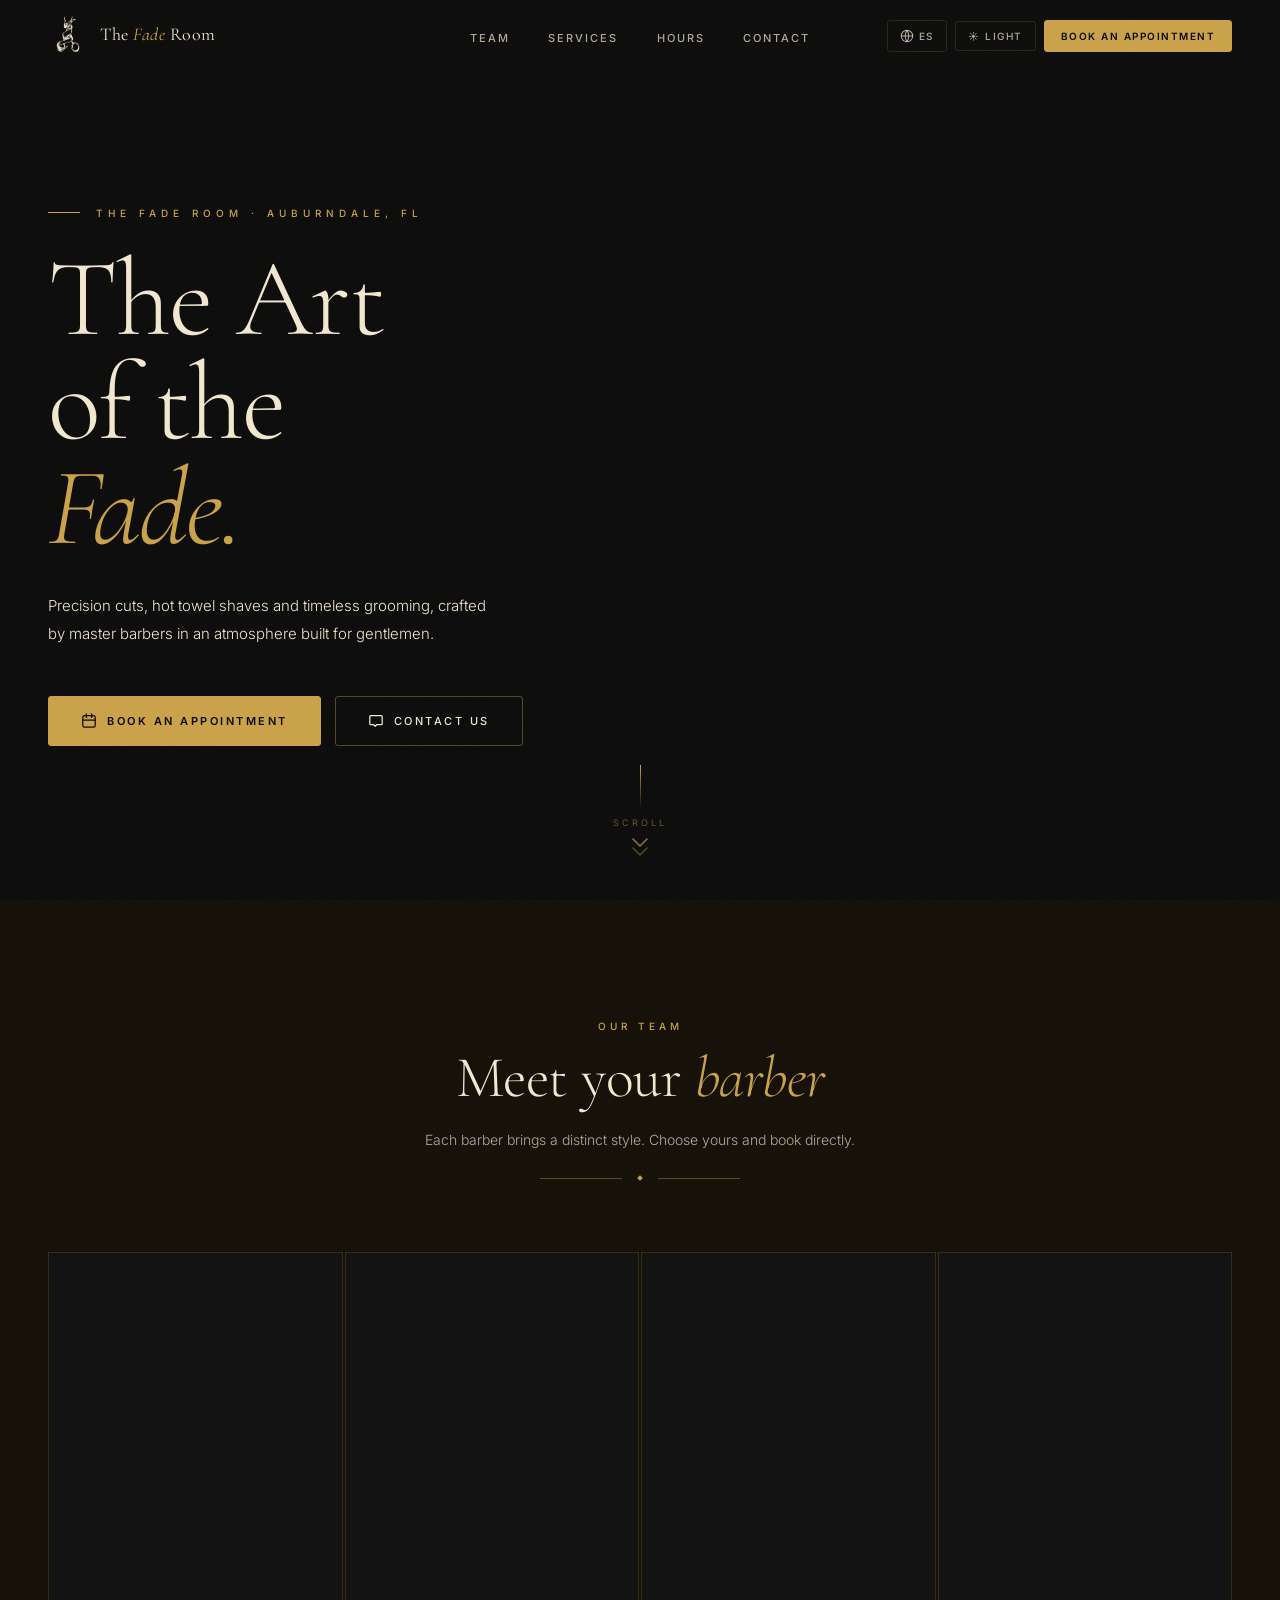
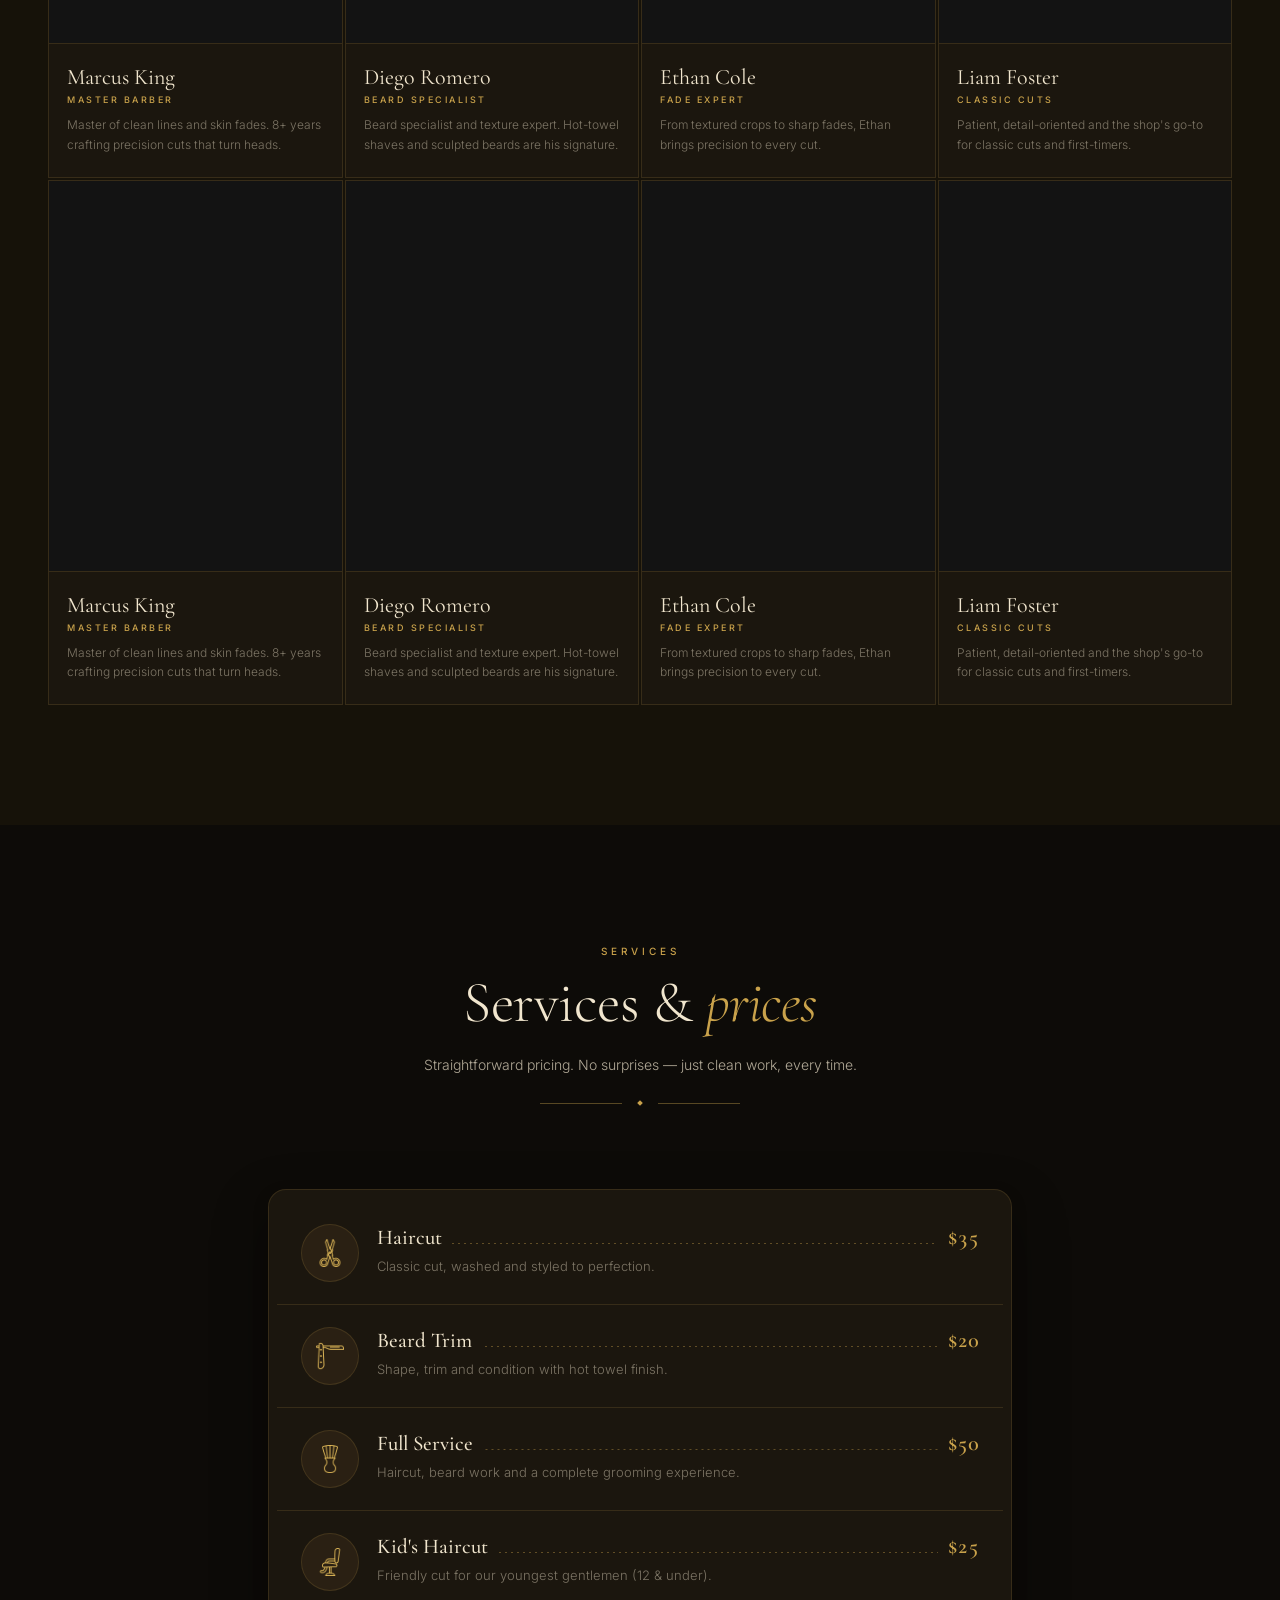
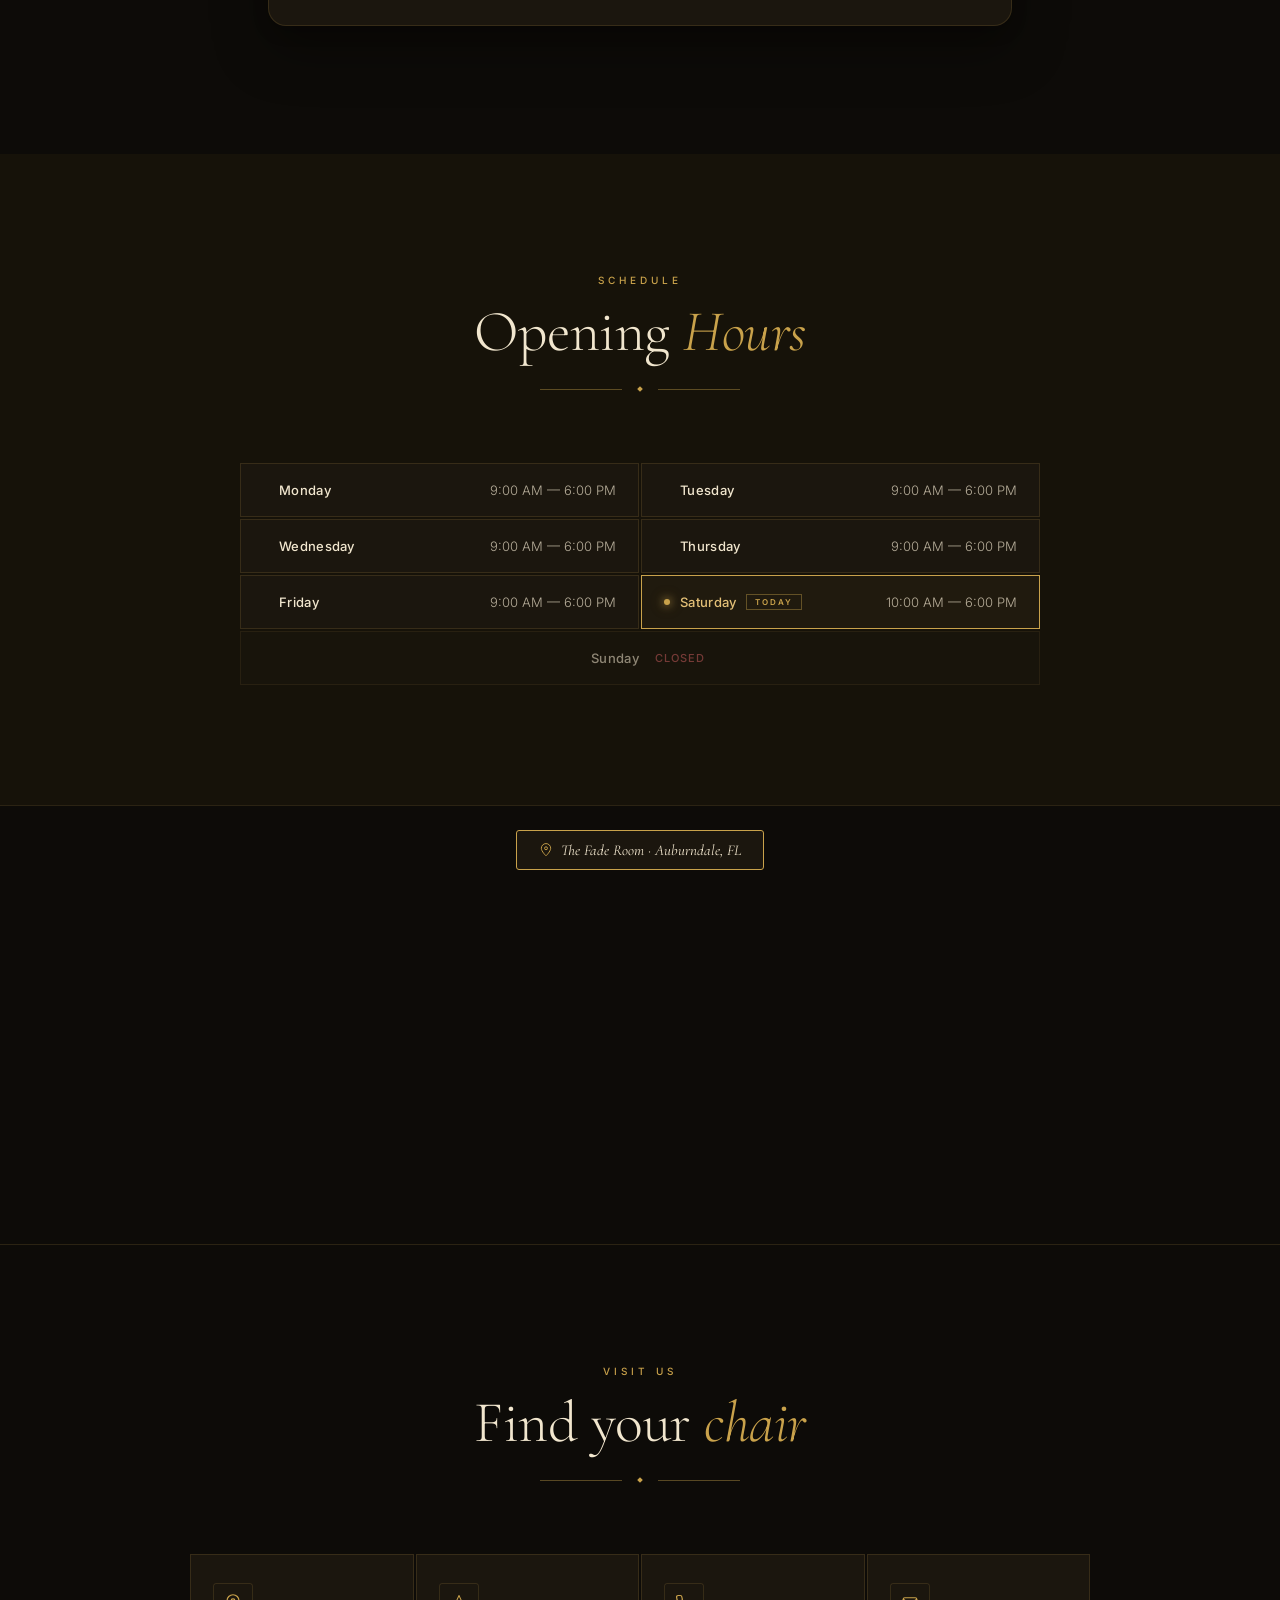
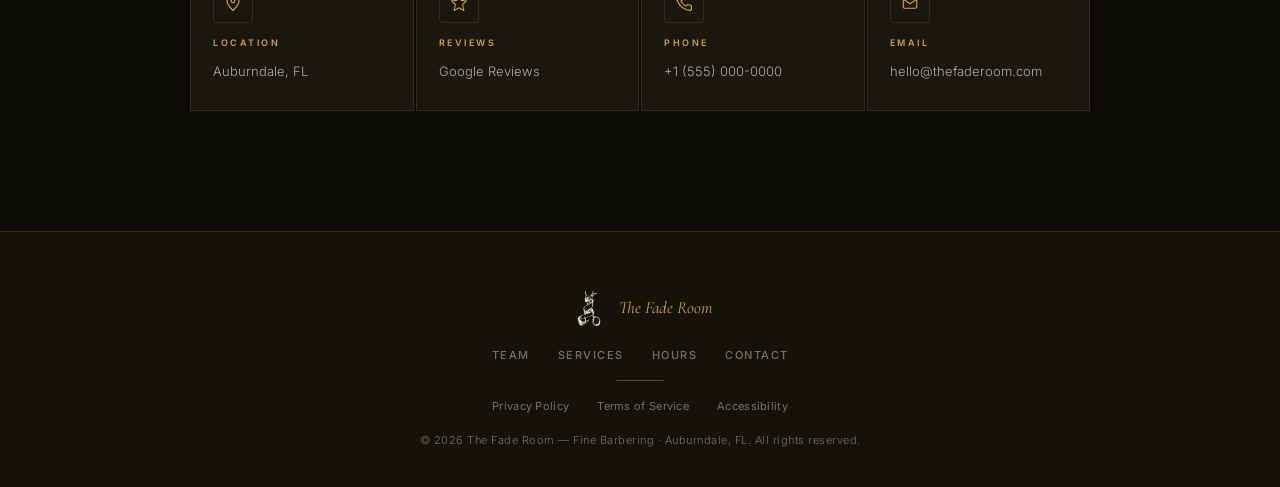
==== index.html @ 263039f9 "Copia inicial Hostinger Barbershop" ====
<!DOCTYPE html>
<html lang="en" data-theme="dark">
<head>
<meta charset="UTF-8">
<meta name="viewport" content="width=device-width, initial-scale=1.0">
<title>The Fade Room — Fine Barbering · Auburndale, FL</title>
<meta name="description" content="The Fade Room — premium barbershop in Auburndale, FL. Haircuts, beard trims, full service and kid's cuts. Book your barber today.">
<link rel="preconnect" href="https://fonts.googleapis.com">
<link rel="preconnect" href="https://fonts.gstatic.com" crossorigin>
<link href="https://fonts.googleapis.com/css2?family=Cormorant+Garamond:ital,wght@0,300;0,400;0,500;0,600;1,300;1,400;1,500&family=Inter:wght@300;400;500;600&display=swap" rel="stylesheet">

<style>
/* ═══════════════════════════════════════════════════════════════
   DESIGN TOKENS — Modern Gentleman's Club / Speakeasy
═══════════════════════════════════════════════════════════════ */
:root {
  --black: #0D0B08;
  --charcoal: #161209;
  --charcoal-2: #1B160E;
  --charcoal-3: #2A2013;
  --off-white: #F1E6CE;
  --off-white-dim: rgba(241, 230, 206, 0.72);
  --off-white-muted: rgba(241, 230, 206, 0.45);
  --gold: #C9A24B;
  --gold-light: #E3C077;
  --gold-bright: #E3C077;
  --bronze: #7A5636;
  --copper: #B8863C;
  --border: rgba(201, 162, 75, 0.16);
  --border-strong: rgba(201, 162, 75, 0.4);
  --glass: rgba(13, 11, 8, 0.88);
  --radius: 3px;
  --nav-h: 72px;
  --font-serif: 'Cormorant Garamond', Georgia, serif;
  --font-sans: 'Inter', system-ui, sans-serif;
  --ease: cubic-bezier(0.4, 0, 0.2, 1);
  --transition: all 0.3s ease-in-out;
}

[data-theme="light"] {
  --black: #FAF7F0;
  --charcoal: #F1E9D6;
  --charcoal-2: #FFFFFF;
  --charcoal-3: #F1E4C8;
  --off-white: #221A0F;
  --off-white-dim: rgba(34, 26, 15, 0.72);
  --off-white-muted: rgba(34, 26, 15, 0.45);
  --gold: #A9762E;
  --gold-light: #C79646;
  --gold-bright: #C79646;
  --bronze: #8A6A3E;
  --copper: #7C5620;
  --border: rgba(169, 118, 46, 0.22);
  --border-strong: rgba(169, 118, 46, 0.48);
  --glass: rgba(250, 247, 240, 0.88);
}

/* ── Reset & Base ── */
*, *::before, *::after { margin: 0; padding: 0; box-sizing: border-box; }
html {
  scroll-behavior: auto;
  scroll-padding-top: calc(var(--nav-h) + 20px);
}
body {
  font-family: var(--font-sans);
  background: var(--black);
  color: var(--off-white);
  overflow-x: hidden;
  transition: background 0.3s, color 0.3s;
  -webkit-font-smoothing: antialiased;
}
a { text-decoration: none; color: inherit; }
button { font-family: inherit; cursor: pointer; border: none; background: none; }
img { display: block; max-width: 100%; }
main { display: block; }

/* ═══════════════════════════════════════════════════════════════
   NAVBAR — Sticky + Glassmorphism on scroll
═══════════════════════════════════════════════════════════════ */
.navbar {
  position: fixed;
  top: 0; left: 0; right: 0;
  z-index: 300;
  height: var(--nav-h);
  display: grid;
  grid-template-columns: 1fr auto 1fr;
  align-items: center;
  padding: 0 clamp(20px, 4vw, 48px);
  background: transparent;
  border-bottom: 1px solid transparent;
  transition: var(--transition);
}
.nav-left { justify-self: start; grid-column: 1; }
.navbar.scrolled {
  background: var(--glass);
  backdrop-filter: blur(20px);
  -webkit-backdrop-filter: blur(20px);
  border-bottom-color: var(--border);
}

/* Minimalist logo */
.brand {
  display: flex;
  align-items: center;
  gap: 12px;
  z-index: 310;
}
.brand-mark {
  width: 28px; height: 28px;
  border: 1px solid var(--gold);
  display: flex; align-items: center; justify-content: center;
  flex-shrink: 0;
}
.brand-mark svg { width: 14px; height: 14px; }
.brand-name {
  font-family: var(--font-serif);
  font-size: 18px;
  font-weight: 400;
  letter-spacing: 0.5px;
  color: var(--off-white);
}
.brand-name em { font-style: italic; color: var(--gold); }

/* Desktop nav links — truly centered on viewport */
.nav-links {
  display: none;
  align-items: center;
  gap: clamp(24px, 3vw, 40px);
  list-style: none;
  justify-self: center;
  grid-column: 2;
}
@media (min-width: 900px) { .nav-links { display: flex; } }
.nav-link {
  font-size: 11px;
  font-weight: 500;
  letter-spacing: 2px;
  text-transform: uppercase;
  color: var(--off-white-dim);
  transition: var(--transition);
  position: relative;
}
.nav-link::after {
  content: '';
  position: absolute;
  bottom: -4px; left: 0;
  width: 0; height: 1px;
  background: var(--gold);
  transition: width 0.3s var(--ease);
}
.nav-link:hover { color: var(--gold); }
.nav-link:hover::after { width: 100%; }

.nav-actions {
  display: flex;
  align-items: center;
  gap: 8px;
  z-index: 310;
  justify-self: end;
  grid-column: 3;
}

/* Utility buttons — compact icon pills */
.nav-btn {
  display: flex; align-items: center; justify-content: center; gap: 5px;
  padding: 8px 10px;
  font-size: 10px;
  font-weight: 500;
  letter-spacing: 1.5px;
  text-transform: uppercase;
  color: var(--off-white-dim);
  border: 1px solid var(--border);
  border-radius: var(--radius);
  transition: var(--transition);
  flex-shrink: 0;
}
.nav-btn:hover {
  color: var(--gold);
  border-color: var(--border-strong);
}
.nav-btn-label { display: none; }
@media (min-width: 1200px) {
  .nav-btn { padding: 8px 12px; }
  .nav-btn-label { display: inline; }
}

/* Book CTA — solid with hover inversion */
.btn-nav-book {
  display: none;
  padding: 9px 16px;
  font-size: 10px;
  font-weight: 600;
  letter-spacing: 1.5px;
  text-transform: uppercase;
  background: var(--gold);
  color: var(--black);
  border: 1px solid var(--gold);
  border-radius: var(--radius);
  transition: var(--transition);
  white-space: nowrap;
  flex-shrink: 0;
}
@media (min-width: 640px) { .btn-nav-book { display: inline-flex; } }
.btn-nav-book:hover {
  background: transparent;
  color: var(--gold);
}
.btn-nav-book-short { display: none; }
@media (min-width: 900px) and (max-width: 1140px) {
  .btn-nav-book-full { display: none; }
  .btn-nav-book-short { display: inline; }
}

/* Hamburger */
.hamburger {
  display: flex;
  flex-direction: column;
  justify-content: center;
  gap: 5px;
  width: 32px; height: 32px;
  padding: 4px;
  z-index: 310;
}
@media (min-width: 900px) { .hamburger { display: none; } }
.hamburger span {
  display: block;
  width: 100%; height: 1px;
  background: var(--off-white);
  transition: var(--transition);
  transform-origin: center;
}
.hamburger.active span:nth-child(1) { transform: translateY(6px) rotate(45deg); }
.hamburger.active span:nth-child(2) { opacity: 0; transform: scaleX(0); }
.hamburger.active span:nth-child(3) { transform: translateY(-6px) rotate(-45deg); }

/* Full-screen mobile menu */
.mobile-menu {
  position: fixed;
  inset: 0;
  z-index: 290;
  background: var(--black);
  display: flex;
  flex-direction: column;
  align-items: center;
  justify-content: center;
  gap: 8px;
  opacity: 0;
  visibility: hidden;
  transition: opacity 0.4s var(--ease), visibility 0.4s;
}
.mobile-menu.open {
  opacity: 1;
  visibility: visible;
}
.mobile-menu-link {
  font-family: var(--font-serif);
  font-size: clamp(36px, 10vw, 64px);
  font-weight: 300;
  font-style: italic;
  color: var(--off-white-muted);
  letter-spacing: -1px;
  transition: var(--transition);
  transform: translateY(20px);
  opacity: 0;
}
.mobile-menu.open .mobile-menu-link {
  transform: translateY(0);
  opacity: 1;
}
.mobile-menu.open .mobile-menu-link:nth-child(1) { transition-delay: 0.05s; }
.mobile-menu.open .mobile-menu-link:nth-child(2) { transition-delay: 0.10s; }
.mobile-menu.open .mobile-menu-link:nth-child(3) { transition-delay: 0.15s; }
.mobile-menu.open .mobile-menu-link:nth-child(4) { transition-delay: 0.20s; }
.mobile-menu.open .mobile-menu-link:nth-child(5) { transition-delay: 0.25s; }
.mobile-menu-link:hover { color: var(--gold); }
.mobile-menu-link em { color: var(--gold); font-style: italic; }
.mobile-menu-footer {
  position: absolute;
  bottom: 40px;
  display: flex;
  gap: 16px;
}
.mobile-menu-footer .nav-btn { font-size: 11px; }

/* ═══════════════════════════════════════════════════════════════
   HERO — Cinematic video + fade-up reveal
═══════════════════════════════════════════════════════════════ */
.hero {
  position: relative;
  min-height: 100svh;
  display: flex;
  align-items: center;
  overflow: hidden;
}
.hero-video-wrap {
  position: absolute;
  inset: 0;
  z-index: 0;
}
.hero-video-wrap::after {
  content: '';
  position: absolute;
  inset: 0;
  z-index: 1;
  background:
    radial-gradient(ellipse at 30% 50%, rgba(10,10,10,0.55) 0%, transparent 60%),
    linear-gradient(180deg, rgba(10,10,10,0.75) 0%, rgba(10,10,10,0.88) 50%, rgba(10,10,10,0.95) 100%);
}
.hero-video-wrap::before {
  content: '';
  position: absolute;
  inset: 0;
  z-index: 2;
  pointer-events: none;
  background-image: url("data:image/svg+xml,%3Csvg xmlns='http://www.w3.org/2000/svg' width='200' height='200'%3E%3Cfilter id='n'%3E%3CfeTurbulence type='fractalNoise' baseFrequency='.8' numOctaves='4' stitchTiles='stitch'/%3E%3C/filter%3E%3Crect width='200' height='200' filter='url(%23n)' opacity='.035'/%3E%3C/svg%3E");
}
.hero-video { width: 100%; height: 100%; object-fit: cover; }
.hero-video-fallback {
  position: absolute;
  inset: 0;
  background: url('https://images.unsplash.com/photo-1503951914875-452162b0f3f1?auto=format&fit=crop&w=1400&q=80') center/cover no-repeat;
  display: none;
} /* <--- Esta es la llave que faltaba para cerrar el fallback */

/* Ahora sí, la regla del espejo va de forma independiente: */
@media (max-width: 768px) {
  .hero-video {
    transform: scaleX(-1);
  }
}

.hero-inner {
  position: relative;
  z-index: 3;
  width: 100%;
  max-width: 1280px;
  margin: 0 auto;
  padding: calc(var(--nav-h) + 80px) clamp(24px, 5vw, 48px) 100px;
}

.hero-eyebrow {
  font-size: 10px;
  letter-spacing: 5px;
  text-transform: uppercase;
  color: var(--gold);
  font-weight: 500;
  margin-bottom: 28px;
  display: flex;
  align-items: center;
  gap: 16px;
  opacity: 0;
  animation: fadeUp 0.8s var(--ease) 0.2s forwards;
}
.hero-eyebrow::before {
  content: '';
  width: 32px; height: 1px;
  background: var(--gold);
}

.hero-h1 {
  font-family: var(--font-serif);
  font-size: clamp(56px, 11vw, 110px);
  font-weight: 300;
  line-height: 0.95;
  letter-spacing: -2px;
  color: #F1E6CE;
  margin-bottom: 32px;
  opacity: 0;
  animation: fadeUp 1s var(--ease) 0.4s forwards;
}
.hero-h1 em { font-style: italic; color: var(--gold); }

.hero-sub {
  font-size: 15px;
  font-weight: 300;
  color: #F1E6CE;
  line-height: 1.85;
  max-width: 440px;
  margin-bottom: 48px;
  opacity: 0;
  animation: fadeUp 0.9s var(--ease) 0.65s forwards;
}

.hero-ctas {
  display: flex;
  flex-wrap: wrap;
  gap: 14px;
  opacity: 0;
  animation: fadeUp 0.9s var(--ease) 0.85s forwards;
}

@keyframes fadeUp {
  from { opacity: 0; transform: translateY(32px); }
  to   { opacity: 1; transform: translateY(0); }
}

/* Buttons */
.btn-primary {
  display: inline-flex;
  align-items: center;
  gap: 10px;
  padding: 16px 32px;
  border-radius: var(--radius);
  background: var(--gold);
  color: var(--black);
  font-size: 11px;
  font-weight: 600;
  letter-spacing: 2.5px;
  text-transform: uppercase;
  border: 1px solid var(--gold);
  transition: var(--transition);
}
.btn-primary:hover {
  background: transparent;
  color: var(--gold);
}
.btn-secondary {
  display: inline-flex;
  align-items: center;
  gap: 10px;
  padding: 16px 32px;
  border-radius: var(--radius);
  background: transparent;
  color: #F1E6CE;
  font-size: 11px;
  font-weight: 500;
  letter-spacing: 2.5px;
  text-transform: uppercase;
  border: 1px solid var(--border-strong);
  transition: var(--transition);
}
.btn-secondary:hover {
  border-color: var(--gold);
  color: var(--gold);
}

/* Scroll cue — v5 pulse + double-chevron bounce */
.hero-scroll {
  position: absolute;
  bottom: 36px;
  left: 50%;
  transform: translateX(-50%);
  z-index: 3;
  display: flex;
  flex-direction: column;
  align-items: center;
  gap: 8px;
  cursor: pointer;
  background: none;
  border: none;
  color: var(--gold);
  padding: 8px 16px;
  font-family: inherit;
}
/* 1. Ajuste general del bloque para que no choque en móviles */
@media (max-width: 768px) {
  .hero-scroll {
    bottom: calc(15px + env(safe-area-inset-bottom)); 
  }
}

/* 2. Ocultar la línea vertical en CUALQUIER teléfono */
@media (max-width: 768px) {
  .scroll-track {
    display: none !important;
  }
}
.hero-scroll span {
  font-size: 9px;
  letter-spacing: 3px;
  text-transform: uppercase;
  color: var(--gold);
  opacity: 0.5;
}
.scroll-track {
  width: 1px;
  height: 44px;
  background: linear-gradient(to bottom, var(--gold), transparent);
  animation: scrollPulse 2s ease-in-out infinite;
}
.scroll-chevron {
  display: flex;
  flex-direction: column;
  align-items: center;
  gap: 3px;
  animation: scrollBounce 1.6s ease-in-out infinite;
  margin-top: 2px;
  color: var(--gold);
}
.scroll-chevron svg {
  width: 16px;
  height: 9px;
  opacity: 0.7;
}
.scroll-chevron svg:nth-child(2) {
  opacity: 0.4;
  margin-top: -3px;
}
@keyframes scrollPulse {
  0%, 100% { opacity: 0.35; }
  50% { opacity: 1; }
}
@keyframes scrollBounce {
  0%, 100% { transform: translateY(0); }
  50% { transform: translateY(6px); }
}

/* ═══════════════════════════════════════════════════════════════
   SHARED SECTION SHELL
═══════════════════════════════════════════════════════════════ */
.section {
  padding: clamp(72px, 10vw, 120px) clamp(24px, 5vw, 48px);
  max-width: 1280px;
  margin: 0 auto;
}
.section-head {
  text-align: center;
  margin-bottom: clamp(48px, 6vw, 72px);
}
.section-tag {
  font-size: 10px;
  letter-spacing: 4px;
  text-transform: uppercase;
  color: var(--gold);
  font-weight: 500;
  margin-bottom: 16px;
  display: block;
}
.section-title {
  font-family: var(--font-serif);
  font-size: clamp(36px, 5.5vw, 58px);
  font-weight: 300;
  color: var(--off-white);
  letter-spacing: -0.5px;
  line-height: 1.05;
}
.section-title em { font-style: italic; color: var(--gold); }
.section-sub {
  font-size: 14px;
  font-weight: 300;
  color: var(--off-white-dim);
  max-width: 480px;
  margin: 18px auto 0;
  line-height: 1.8;
}
.divider {
  display: flex;
  align-items: center;
  justify-content: center;
  gap: 16px;
  margin: 24px auto 0;
  max-width: 200px;
}
.divider-line { flex: 1; height: 1px; background: var(--border-strong); }
.divider-dot { width: 4px; height: 4px; background: var(--gold); transform: rotate(45deg); }

/* Scroll reveal */
.reveal {
  opacity: 0;
  transform: translateY(28px);
  transition: opacity 0.7s var(--ease), transform 0.7s var(--ease);
}
.reveal.visible { opacity: 1; transform: translateY(0); }
.reveal-d1 { transition-delay: 0.08s; }
.reveal-d2 { transition-delay: 0.16s; }
.reveal-d3 { transition-delay: 0.24s; }
.reveal-d4 { transition-delay: 0.32s; }

/* ═══════════════════════════════════════════════════════════════
   BARBER TEAM — Editorial magazine cards
═══════════════════════════════════════════════════════════════ */
.team-section { background: var(--charcoal); }

.barbers-grid {
  display: grid;
  grid-template-columns: repeat(2, 1fr);
  gap: 2px;
}
@media (min-width: 768px) { .barbers-grid { grid-template-columns: repeat(4, 1fr); gap: 2px; } }
@media (max-width: 480px) { .barbers-grid { grid-template-columns: 1fr; } }

.barber-card {
  position: relative;
  overflow: hidden;
  background: var(--charcoal-2);
  border: 1px solid var(--border);
  display: flex;
  flex-direction: column;
  transition: var(--transition);
}
.barber-card:hover { border-color: var(--border-strong); }

.barber-photo-wrap {
  position: relative;
  aspect-ratio: 3/4;
  overflow: hidden;
}
.barber-photo {
  width: 100%;
  height: 100%;
  background: var(--charcoal-3) center/cover no-repeat;
  filter: grayscale(100%) contrast(1.15);
  transition: filter 0.6s var(--ease), transform 0.6s var(--ease);
}
.barber-card:hover .barber-photo {
  filter: grayscale(0%) contrast(1);
  transform: scale(1.06);
}

/* Hover overlay with Book button */
.barber-overlay {
  position: absolute;
  inset: 0;
  background: linear-gradient(to top, rgba(10,10,10,0.92) 0%, transparent 55%);
  display: flex;
  align-items: flex-end;
  justify-content: center;
  padding-bottom: 24px;
  opacity: 0;
  transition: opacity 0.4s var(--ease);
}
.barber-card:hover .barber-overlay { opacity: 1; }

.btn-book {
  padding: 12px 28px;
  font-size: 10px;
  font-weight: 600;
  letter-spacing: 2px;
  text-transform: uppercase;
  background: var(--gold);
  color: var(--black);
  border: 1px solid var(--gold);
  border-radius: var(--radius);
  transform: translateY(12px);
  opacity: 0;
  transition: var(--transition);
}
.barber-card:hover .btn-book {
  transform: translateY(0);
  opacity: 1;
}
.btn-book:hover {
  background: transparent;
  color: var(--gold);
}

.barber-body {
  padding: 20px 18px 22px;
  border-top: 1px solid var(--border);
}
.barber-name {
  font-family: var(--font-serif);
  font-size: 22px;
  font-weight: 400;
  color: var(--off-white);
  margin-bottom: 4px;
}
.barber-spec {
  font-size: 9px;
  letter-spacing: 2.5px;
  text-transform: uppercase;
  color: var(--gold);
  font-weight: 500;
  margin-bottom: 10px;
  display: block;
}
.barber-desc {
  font-size: 12px;
  color: var(--off-white-muted);
  line-height: 1.65;
  font-weight: 300;
}

/* ═══════════════════════════════════════════════════════════════
   SERVICES — printed-menu layout (v7), scoped to #services
═══════════════════════════════════════════════════════════════ */
#services .services-wrap {
  max-width: 760px;
  margin: 0 auto;
  padding: 12px 8px 8px;
}

#services .svc-plate {
  position: relative;
  padding: 12px 8px;
  background: var(--charcoal-2);
  border: 1px solid var(--border);
  border-radius: 18px;
  box-shadow: 0 22px 54px rgba(0, 0, 0, 0.35), 0 6px 16px rgba(0, 0, 0, 0.18);
}
#services .svc-plate::before,
#services .svc-plate::after {
  content: '';
  position: absolute;
  width: 20px;
  height: 20px;
  border: 1.5px solid var(--gold);
  opacity: 0.6;
  pointer-events: none;
}
#services .svc-plate::before {
  top: -1px; left: -1px;
  border-right: none; border-bottom: none;
  border-top-left-radius: 6px;
}
#services .svc-plate::after {
  bottom: -1px; right: -1px;
  border-left: none; border-top: none;
  border-bottom-right-radius: 6px;
}
/* Elimina o comenta este bloque en el CSS */
#services .svc-plate::before,
#services .svc-plate::after {
  display: none; /* O borra completamente la regla */
}

#services .menu-row {
  display: flex;
  align-items: flex-start;
  gap: 18px;
  padding: 22px 24px;
  border-bottom: 1px solid var(--border);
  transition: background 0.25s ease;
}
#services .menu-row:last-child { border-bottom: none; }
#services .menu-row:hover { background: var(--charcoal-3); }

#services .menu-icon {
  width: 58px;
  height: 58px;
  border-radius: 50%;
  flex-shrink: 0;
  background: var(--charcoal-3);
  border: 1px solid var(--border);
  display: flex;
  align-items: center;
  justify-content: center;
  padding: 14px;
  box-sizing: border-box;
  transition: background 0.3s ease, transform 0.3s ease;
}
#services .menu-row:hover .menu-icon {
  background: var(--gold);
  transform: scale(1.06);
}

#services .service-icon {
  width: 28px;
  height: 28px;
  object-fit: contain;
  transition: filter 0.3s ease;
}
[data-theme="dark"] #services .service-icon {
  filter: brightness(0) saturate(100%) invert(72%) sepia(38%) saturate(520%) hue-rotate(5deg) brightness(98%);
}
[data-theme="light"] #services .service-icon {
  filter: brightness(0) saturate(100%) invert(33%) sepia(45%) saturate(620%) hue-rotate(12deg) brightness(90%);
}
#services .menu-row:hover .service-icon {
  filter: brightness(0) invert(1) !important;
}

#services .svc-menu-info { flex: 1; min-width: 0; }
#services .svc-menu-top {
  display: flex;
  align-items: baseline;
  gap: 10px;
  margin-bottom: 6px;
}
#services .menu-name {
  font-family: var(--font-serif);
  font-size: 21px;
  font-weight: 500;
  color: var(--off-white);
  white-space: nowrap;
}
#services .svc-menu-rule {
  flex: 1;
  height: 1px;
  margin-bottom: 6px;
  min-width: 24px;
  background-image: linear-gradient(90deg, var(--border-strong) 33%, transparent 0%);
  background-position: bottom;
  background-size: 6px 1px;
  background-repeat: repeat-x;
}
#services .menu-price {
  font-family: var(--font-serif);
  font-size: 22px;
  font-weight: 600;
  color: var(--gold);
  font-variant-numeric: tabular-nums;
  white-space: nowrap;
}
#services .menu-desc {
  font-size: 13px;
  color: var(--off-white-muted);
  font-weight: 300;
  line-height: 1.6;
  max-width: 46ch;
}

@media (max-width: 640px) {
  #services .menu-row { padding: 18px 16px; gap: 14px; }
  #services .menu-name { font-size: 18px; }
  #services .menu-price { font-size: 19px; }
  #services .menu-icon { width: 52px; height: 52px; padding: 12px; }
  #services .service-icon { width: 26px; height: 26px; }
}
@media (max-width: 480px) {
  #services .svc-plate::before,
  #services .svc-plate::after { width: 14px; height: 14px; }
}

/* ═══════════════════════════════════════════════════════════════
   HOURS — Two-column grid + today indicator
═══════════════════════════════════════════════════════════════ */
.hours-section { background: var(--charcoal); }

.hours-card { max-width: 800px; margin: 0 auto; }

.hours-grid {
  display: grid;
  grid-template-columns: 1fr;
  gap: 2px;
}
@media (min-width: 560px) {
  .hours-grid { grid-template-columns: 1fr 1fr; }
}

.hours-row {
  display: flex;
  align-items: center;
  justify-content: space-between;
  padding: 18px 22px;
  background: var(--charcoal-2);
  border: 1px solid var(--border);
  transition: var(--transition);
}
.hours-row:hover { border-color: var(--border-strong); }

.hours-row.is-today {
  border-color: var(--gold);
  background: rgba(184, 149, 106, 0.06);
}
.hours-day-wrap {
  display: flex;
  align-items: center;
  gap: 10px;
}
.hours-dot {
  width: 6px; height: 6px;
  border-radius: 50%;
  background: transparent;
  flex-shrink: 0;
  transition: var(--transition);
}
.hours-row.is-today .hours-dot {
  background: var(--gold);
  box-shadow: 0 0 8px var(--gold), 0 0 16px rgba(184,149,106,0.4);
  animation: pulseDot 2s ease-in-out infinite;
}
@keyframes pulseDot {
  0%, 100% { box-shadow: 0 0 8px var(--gold), 0 0 16px rgba(184,149,106,0.4); }
  50%      { box-shadow: 0 0 12px var(--gold-light), 0 0 24px rgba(184,149,106,0.6); }
}

.hours-day {
  font-size: 13px;
  font-weight: 500;
  color: var(--off-white);
  letter-spacing: 0.3px;
}
.hours-row.is-today .hours-day { color: var(--gold-light); }

.hours-badge {
  font-size: 8px;
  letter-spacing: 2px;
  text-transform: uppercase;
  color: var(--gold);
  border: 1px solid var(--border-strong);
  padding: 2px 8px;
  font-weight: 600;
}
.hours-time {
  font-size: 13px;
  color: var(--off-white-dim);
  font-weight: 300;
}
.hours-row.closed .hours-time {
  color: #C45C5C;
  font-size: 11px;
  letter-spacing: 1px;
  text-transform: uppercase;
  font-weight: 500;
}
.hours-row.closed { opacity: 0.55; }

.hours-row.is-sunday {
  grid-column: 1 / -1;
  justify-content: center;
  gap: 16px;
}

/* ═══════════════════════════════════════════════════════════════
   MAP — Dark mode filter
═══════════════════════════════════════════════════════════════ */
.map-section { padding: 0; }
.map-wrap {
  width: 100%;
  height: 380px;
  position: relative;
  overflow: hidden;
  border-top: 1px solid var(--border);
  border-bottom: 1px solid var(--border);
}
@media (min-width: 640px) { .map-wrap { height: 440px; } }

.map-wrap iframe {
  width: 100%; height: 100%;
  border: none;
  display: block;
  filter: invert(90%) hue-rotate(180deg) saturate(0.3) brightness(0.85) contrast(1.1);
}
[data-theme="light"] .map-wrap iframe {
  filter: grayscale(30%) contrast(1.05);
}

.map-label {
  position: absolute;
  top: 24px;
  left: 50%;
  transform: translateX(-50%);
  z-index: 2;
  background: var(--charcoal-2);
  border: 1px solid var(--gold);
  border-radius: var(--radius);
  padding: 10px 22px;
  font-family: var(--font-serif);
  font-style: italic;
  font-size: 15px;
  color: var(--off-white);
  display: flex;
  align-items: center;
  gap: 8px;
  white-space: nowrap;
  pointer-events: none;
}
.map-label svg { width: 14px; height: 14px; color: var(--gold); flex-shrink: 0; }

/* ═══════════════════════════════════════════════════════════════
   CONTACT — Bento-box asymmetric grid
═══════════════════════════════════════════════════════════════ */
.bento-grid {
  display: grid;
  grid-template-columns: 1fr 1fr;
  grid-template-rows: auto auto;
  gap: 2px;
  max-width: 900px;
  margin: 0 auto;
}
@media (min-width: 640px) {
  .bento-grid {
    grid-template-columns: 1fr 1fr 1fr 1fr;
    grid-template-rows: auto;
  }
}

.bento-card {
  background: var(--charcoal-2);
  border: 1px solid var(--border);
  padding: 28px 22px;
  display: flex;
  flex-direction: column;
  align-items: flex-start;
  gap: 14px;
  min-height: 140px;
  transition: var(--transition);
  position: relative;
  overflow: hidden;
}
.bento-card::before {
  content: '';
  position: absolute;
  top: 0; left: 0;
  width: 100%; height: 1px;
  background: linear-gradient(90deg, transparent, var(--gold), transparent);
  opacity: 0;
  transition: opacity 0.4s;
}
.bento-card:hover {
  border-color: var(--border-strong);
  transform: translateY(-2px);
}
.bento-card:hover::before { opacity: 1; }

.bento-icon {
  width: 40px; height: 40px;
  display: flex; align-items: center; justify-content: center;
  color: var(--gold);
  border: 1px solid var(--border);
  border-radius: var(--radius);
  transition: var(--transition);
}
.bento-card:hover .bento-icon {
  background: var(--gold);
  color: var(--black);
  border-color: var(--gold);
}
.bento-icon svg { width: 18px; height: 18px; }

.bento-label {
  font-size: 9px;
  letter-spacing: 2.5px;
  text-transform: uppercase;
  color: var(--gold);
  font-weight: 600;
}
.bento-value {
  font-size: 13px;
  color: var(--off-white-dim);
  font-weight: 300;
  line-height: 1.5;
  transition: color 0.3s;
}
.bento-card:hover .bento-value { color: var(--off-white); }

/* ═══════════════════════════════════════════════════════════════
   FOOTER — Symmetric, fine dividers
═══════════════════════════════════════════════════════════════ */
.footer {
  text-align: center;
  padding: 56px 24px 40px;
  border-top: 1px solid var(--border);
  background: var(--charcoal);
}
.footer-brand {
  display: inline-flex;
  align-items: center;
  gap: 10px;
  margin-bottom: 20px;
}
.footer-mark {
  width: 26px; height: 26px;
  border: 1px solid var(--gold);
  display: flex; align-items: center; justify-content: center;
}
.footer-mark svg { width: 12px; height: 12px; }
.footer-name {
  font-family: var(--font-serif);
  font-size: 17px;
  font-style: italic;
  color: var(--gold);
}
.footer-links {
  display: flex;
  justify-content: center;
  gap: 28px;
  margin-bottom: 16px;
  flex-wrap: wrap;
}
.footer-link {
  font-size: 11px;
  color: var(--off-white-muted);
  letter-spacing: 1.5px;
  text-transform: uppercase;
  font-weight: 500;
  transition: var(--transition);
}
.footer-link:hover { color: var(--gold); }

.footer-divider {
  width: 48px; height: 1px;
  background: var(--border-strong);
  margin: 18px auto;
}
.footer-legal {
  display: flex;
  justify-content: center;
  gap: 28px;
  margin-bottom: 20px;
  flex-wrap: wrap;
}
.footer-legal-link {
  font-size: 11px;
  color: var(--off-white-muted);
  letter-spacing: 0.3px;
  transition: var(--transition);
  text-decoration: underline;
  text-underline-offset: 3px;
  text-decoration-color: transparent;
}
.footer-legal-link:hover {
  color: var(--gold);
  text-decoration-color: var(--gold);
}
.footer-copy {
  font-size: 11px;
  color: var(--off-white-muted);
  letter-spacing: 0.5px;
  font-weight: 300;
}

/* Aquí le decimos al navegador: 
   "Si el tema es claro, pero el usuario TODAVÍA NO HA HECHO SCROLL, 
   mantén los textos claros (dorados/blancos) sobre el video". */

[data-theme="light"] .navbar:not(.scrolled) .brand-name,
[data-theme="light"] .navbar:not(.scrolled) .nav-link,
[data-theme="light"] .navbar:not(.scrolled) .nav-btn {
  color: #F1E6CE; /* Letras doradas/claras para que destaquen sobre el video */
  border-color: rgba(241, 230, 206, 0.3);
}

/* Las 3 rayitas del menú móvil (hamburguesa) también deben ser claras sobre el video */
[data-theme="light"] .navbar:not(.scrolled) .hamburger span {
  background: #F1E6CE;
}

/* Aquí le decimos: 
   "Si el tema es claro y el usuario YA HIZO SCROLL (.scrolled)..." */

/* 1. Cambia el fondo de la barra a un tono claro casi blanco */
/* Se aplica únicamente en pantallas de escritorio (≥ 1024px) */
@media (min-width: 1024px) {
  [data-theme="light"] .navbar.scrolled {
    background: rgba(250, 247, 240, 0.95);
    border-bottom-color: var(--border);
  }
}

/* 2. Cambia automáticamente el color del texto y botones a OSCURO */
[data-theme="light"] .navbar.scrolled .brand-name,
[data-theme="light"] .navbar.scrolled .nav-link,
[data-theme="light"] .navbar.scrolled .nav-btn {
  color: var(--off-white); /* En tema claro, esta variable representa el color oscuro (#221A0F) */
  border-color: var(--border);
}

/* 3. Las rayitas del menú móvil pasan a ser oscuras para verse sobre el fondo claro */
[data-theme="light"] .navbar.scrolled .hamburger span {
  background: var(--off-white);
}

/* Alineación de la marca */
.brand {
  display: inline-flex;
  align-items: center;
  gap: 12px;
  text-decoration: none;
}

/* Tamaño de la imagen del logo en el header */
.brand-logo {
  height: 40px; /* Ajusta la altura si lo quieres ligeramente más grande/pequeño */
  width: auto;
  object-fit: contain;
}

/* Control de visibilidad del logo claro y oscuro */
.logo-light {
  display: block;
}
.logo-dark {
  display: none;
}

/* Al hacer scroll en Modo Claro, intercambia al logo oscuro */
[data-theme="light"] .navbar.scrolled .logo-light {
  display: none;
}
[data-theme="light"] .navbar.scrolled .logo-dark {
  display: block;
}

/* Alineación de la marca en el footer */
.footer-brand {
  display: inline-flex;
  align-items: center;
  gap: 10px;
}

/* Tamaño de la imagen del logo en el footer */
.footer-logo {
  height: 40px; /* Ajusta este valor si deseas el logo del footer más grande o pequeño */
  width: auto;
  object-fit: contain;
}

/* Regla para cambiar al logo oscuro si el footer está en modo claro */
[data-theme="light"] .footer .logo-light {
  display: none;
}

[data-theme="light"] .footer .logo-dark {
  display: block;
}



/* ═══════════════════════════════════════════════════════════════
   RESPONSIVE & ACCESSIBILITY
═══════════════════════════════════════════════════════════════ */
@media (max-width: 480px) {
  .hero-ctas { flex-direction: column; align-items: flex-start; }
  .btn-primary, .btn-secondary { width: 100%; justify-content: center; }
}
@media (max-width: 380px) {
  .nav-btn-label { display: none; }
  .brand-name { font-size: 15px; }
}

@media (prefers-reduced-motion: reduce) {
  .reveal { opacity: 1; transform: none; transition: none; }
  .hero-eyebrow, .hero-h1, .hero-sub, .hero-ctas { animation: none; opacity: 1; }
  .scroll-track { animation: none; }
  .hours-dot { animation: none; }
  .barber-photo { transition: none; }
}
</style>
</head>

<body>

<!-- ══════════════════════════════════════════════════════
     NAVBAR
══════════════════════════════════════════════════════ -->
<nav class="navbar" aria-label="Main navigation">
  <div class="nav-left">
    <a href="#" class="brand">
      <!-- REEMPLAZO DEL SVG POR TUS IMÁGENES -->
      <img src="assets/logo-light.png" alt="The Fade Room" class="brand-logo logo-light">
      <img src="assets/logo-dark.png" alt="The Fade Room" class="brand-logo logo-dark">
      
      <span class="brand-name">The <em>Fade</em> Room</span>
    </a>
  </div>

  <ul class="nav-links">
    <li><a class="nav-link" href="#team" id="nav-team">Team</a></li>
    <li><a class="nav-link" href="#services" id="nav-svc">Services</a></li>
    <li><a class="nav-link" href="#hours" id="nav-hours">Hours</a></li>
    <li><a class="nav-link" href="#contact" id="nav-contact">Contact</a></li>
  </ul>

  <div class="nav-actions">
    <button class="nav-btn" onclick="toggleLang()" aria-label="Change language">
      <svg viewBox="0 0 16 16" fill="none" width="14" height="14" aria-hidden="true">
        <circle cx="8" cy="8" r="6.5" stroke="currentColor" stroke-width="1.2"/>
        <path d="M8 1.5C8 1.5 6 4 6 8C6 12 8 14.5 8 14.5M8 1.5C8 1.5 10 4 10 8C10 12 8 14.5 8 14.5M1.5 8H14.5" stroke="currentColor" stroke-width="1.2" stroke-linecap="round"/>
      </svg>
      <span class="nav-btn-label" id="lang-label">ES</span>
    </button>
    <button class="nav-btn" onclick="toggleTheme()" aria-label="Toggle dark mode">
      <span id="theme-icon" aria-hidden="true">☀</span>
      <span class="nav-btn-label" id="theme-label">Light</span>
    </button>
    <button class="btn-nav-book" onclick="smoothScrollTo('team')" id="nav-book-btn">
      <span class="btn-nav-book-full" id="nav-book-text">Book an Appointment</span>
      <span class="btn-nav-book-short" id="nav-book-text-short">Book</span>
    </button>
    <button class="hamburger" id="hamburger" aria-label="Open menu" aria-expanded="false">
      <span></span><span></span><span></span>
    </button>
  </div>
</nav>

<!-- Full-screen mobile menu -->
<div class="mobile-menu" id="mobile-menu" aria-hidden="true">
  <a class="mobile-menu-link" href="#team" onclick="closeMobileMenu()"><em>Our</em> Team</a>
  <a class="mobile-menu-link" href="#services" onclick="closeMobileMenu()">Services</a>
  <a class="mobile-menu-link" href="#hours" onclick="closeMobileMenu()">Hours</a>
  <a class="mobile-menu-link" href="#contact" onclick="closeMobileMenu()">Contact</a>
  <a class="mobile-menu-link" href="#team" onclick="closeMobileMenu()"><em>Book</em></a>
  <div class="mobile-menu-footer">
    <button class="nav-btn" onclick="toggleLang()" aria-label="Change language">
      <span id="mobile-lang-label">ES</span>
    </button>
    <button class="nav-btn" onclick="toggleTheme()" aria-label="Toggle dark mode">
      <span id="mobile-theme-label">Light</span>
    </button>
  </div>
</div>

<main>

<!-- ══════════════════════════════════════════════════════
     HERO
══════════════════════════════════════════════════════ -->
<section class="hero" id="home">
  <div class="hero-video-wrap">
    <div class="hero-video-fallback"></div>
    <!--
      VIDEO PLACEHOLDER — replace src with your video
      Recommended: compressed MP4, 1920x1080, under 8 MB
      Free stock: https://www.pexels.com/search/videos/barbershop/
    -->
    <video class="hero-video" autoplay muted loop playsinline preload="metadata"
  poster="https://images.unsplash.com/photo-1503951914875-452162b0f3f1?auto=format&fit=crop&w=1400&q=80"
  aria-hidden="true">
    <source src="https://thefaderoom.ayevdigital.com/assets/video/hero-mobile.webm" type="video/webm" media="(max-width: 768px)">
    <source src="https://thefaderoom.ayevdigital.com/assets/video/hero-desktop.webm" type="video/webm">
    </video>
  </div>

  <div class="hero-inner">
    <div class="hero-eyebrow" id="hero-eyebrow">The Fade Room · Auburndale, FL</div>
    <h1 class="hero-h1" id="hero-title">
      The Art<br>of the<br><em>Fade.</em>
    </h1>
    <p class="hero-sub" id="hero-sub">
      Precision cuts, hot towel shaves and timeless grooming — crafted by master barbers in an atmosphere built for gentlemen.
    </p>
    <div class="hero-ctas">
      <button class="btn-primary" onclick="smoothScrollTo('team')" id="cta-book">
        <svg viewBox="0 0 18 18" fill="none" width="16" height="16" aria-hidden="true">
          <rect x="2" y="3" width="14" height="13" rx="2" stroke="currentColor" stroke-width="1.4"/>
          <path d="M6 1v4M12 1v4M2 8h14" stroke="currentColor" stroke-width="1.4" stroke-linecap="round"/>
        </svg>
        <span id="cta-book-text">Book an Appointment</span>
      </button>
      <button class="btn-secondary" onclick="smoothScrollTo('contact')" id="cta-contact">
        <svg viewBox="0 0 18 18" fill="none" width="16" height="16" aria-hidden="true">
          <path d="M15 3H3a1 1 0 0 0-1 1v8a1 1 0 0 0 1 1h3l2 2 2-2h5a1 1 0 0 0 1-1V4a1 1 0 0 0-1-1z" stroke="currentColor" stroke-width="1.4" stroke-linejoin="round"/>
        </svg>
        <span id="cta-contact-text">Contact Us</span>
      </button>
    </div>
  </div>

  <button class="hero-scroll" onclick="smoothScrollTo('team')" aria-label="Scroll to team section">
    <div class="scroll-track" aria-hidden="true"></div>
    <span id="scroll-label">Scroll</span>
    <div class="scroll-chevron" aria-hidden="true">
      <svg viewBox="0 0 16 9" fill="none" xmlns="http://www.w3.org/2000/svg">
        <path d="M1 1L8 8L15 1" stroke="currentColor" stroke-width="1.5" stroke-linecap="round" stroke-linejoin="round"/>
      </svg>
      <svg viewBox="0 0 16 9" fill="none" xmlns="http://www.w3.org/2000/svg">
        <path d="M1 1L8 8L15 1" stroke="currentColor" stroke-width="1.5" stroke-linecap="round" stroke-linejoin="round"/>
      </svg>
    </div>
  </button>
</section>

<!-- ══════════════════════════════════════════════════════
     BARBER TEAM
══════════════════════════════════════════════════════ -->
<div class="team-section">
<section class="section" id="team">
  <div class="section-head reveal">
    <span class="section-tag" id="team-tag">Our Team</span>
    <h2 class="section-title" id="team-title">Meet your <em>barber</em></h2>
    <p class="section-sub" id="team-sub">Each barber brings a distinct style. Choose yours and book directly.</p>
    <div class="divider"><div class="divider-line"></div><div class="divider-dot"></div><div class="divider-line"></div></div>
  </div>
  <div class="barbers-grid" id="barbers-grid"></div>
</section>
</div>

<!-- ══════════════════════════════════════════════════════
     SERVICES & PRICES
══════════════════════════════════════════════════════ -->
<section class="section" id="services">
  <div class="section-head reveal">
    <span class="section-tag" id="svc-tag">Services</span>
    <h2 class="section-title" id="svc-title">Services &amp; <em>prices</em></h2>
    <p class="section-sub" id="svc-sub">Straightforward pricing. No surprises — just clean work, every time.</p>
    <div class="divider"><div class="divider-line"></div><div class="divider-dot"></div><div class="divider-line"></div></div>
  </div>
  <div class="services-wrap reveal" id="services-list"></div>
</section>

<!-- ══════════════════════════════════════════════════════
     OPENING HOURS
══════════════════════════════════════════════════════ -->
<div class="hours-section">
<section class="section" id="hours">
  <div class="section-head reveal">
    <span class="section-tag" id="hours-tag">Schedule</span>
    <h2 class="section-title" id="hours-title">Opening <em>Hours</em></h2>
    <div class="divider"><div class="divider-line"></div><div class="divider-dot"></div><div class="divider-line"></div></div>
  </div>
  <div class="hours-card reveal" id="hours-list"></div>
</section>
</div>

<!-- ══════════════════════════════════════════════════════
     MAP
══════════════════════════════════════════════════════ -->
<div class="map-section" id="location">
  <div class="map-wrap">
    <!--
      MAP PLACEHOLDER — replace iframe src with your Google Maps embed
      How to get it:
        1. Go to maps.google.com and search "The Fade Room Auburndale FL"
        2. Click "Share" → "Embed a map"
        3. Copy the full iframe src and paste it below
    -->
    <iframe
      src="https://www.google.com/maps/embed?pb=!1m18!1m12!1m3!1d3519.342!2d-81.7923!3d28.0664!2m3!1f0!2f0!3f0!3m2!1i1024!2i768!4f13.1!3m3!1m2!1s0x0%3A0x0!2zMjjCsDAzJzU5LjAiTiA4McKwNDcnMzIuMyJX!5e0!3m2!1sen!2sus!4v1234567890"
      allowfullscreen="" loading="lazy" referrerpolicy="no-referrer-when-downgrade"
      title="The Fade Room location">
    </iframe>
    <div class="map-label">
      <svg viewBox="0 0 24 24" fill="none" aria-hidden="true"><path d="M12 22s8-7.58 8-13a8 8 0 1 0-16 0c0 5.42 8 13 8 13z" stroke="currentColor" stroke-width="1.6"/><circle cx="12" cy="9" r="2.5" stroke="currentColor" stroke-width="1.6"/></svg>
      The Fade Room · Auburndale, FL
    </div>
  </div>
</div>

<!-- ══════════════════════════════════════════════════════
     CONTACT
══════════════════════════════════════════════════════ -->
<section class="section" id="contact">
  <div class="section-head reveal">
    <span class="section-tag" id="contact-tag">Visit Us</span>
    <h2 class="section-title" id="contact-title">Find your <em>chair</em></h2>
    <div class="divider"><div class="divider-line"></div><div class="divider-dot"></div><div class="divider-line"></div></div>
  </div>
  <div class="bento-grid reveal">
    <a class="bento-card" href="https://maps.google.com/?q=The+Fade+Room+Auburndale+FL" target="_blank" rel="noopener">
      <div class="bento-icon">
        <svg viewBox="0 0 24 24" fill="none" aria-hidden="true"><path d="M12 22s8-7.58 8-13a8 8 0 1 0-16 0c0 5.42 8 13 8 13z" stroke="currentColor" stroke-width="1.6"/><circle cx="12" cy="9" r="2.5" stroke="currentColor" stroke-width="1.6"/></svg>
      </div>
      <span class="bento-label" id="lbl-location">Location</span>
      <span class="bento-value" id="val-location">Auburndale, FL</span>
    </a>
    <a class="bento-card" href="https://search.google.com/local/writereview?placeid=YOUR_GOOGLE_PLACE_ID" target="_blank" rel="noopener">
      <div class="bento-icon">
        <svg viewBox="0 0 24 24" fill="none" aria-hidden="true"><path d="M12 2l3 6.5 7 .8-5.2 4.7L18.5 22 12 18.3 5.5 22 7.2 14l-5.2-4.7 7-.8L12 2z" stroke="currentColor" stroke-width="1.4" stroke-linejoin="round"/></svg>
      </div>
      <span class="bento-label" id="lbl-reviews">Reviews</span>
      <span class="bento-value" id="val-reviews">Google Reviews</span>
    </a>
    <a class="bento-card" href="tel:+15550000000">
      <div class="bento-icon">
        <svg viewBox="0 0 24 24" fill="none" aria-hidden="true"><path d="M22 16.9v3a2 2 0 0 1-2.2 2A19.8 19.8 0 0 1 2.1 4.2 2 2 0 0 1 4.1 2h3a2 2 0 0 1 2 1.7c.1.9.3 1.8.6 2.6a2 2 0 0 1-.5 2.1L8 9.6a16 16 0 0 0 6.4 6.4l1.2-1.2a2 2 0 0 1 2.1-.5c.8.3 1.7.5 2.6.6a2 2 0 0 1 1.7 2z" stroke="currentColor" stroke-width="1.6" stroke-linejoin="round"/></svg>
      </div>
      <span class="bento-label" id="lbl-phone">Phone</span>
      <span class="bento-value" id="val-phone">+1 (555) 000-0000</span>
    </a>
    <a class="bento-card" href="mailto:hello@thefaderoom.com">
      <div class="bento-icon">
        <svg viewBox="0 0 24 24" fill="none" aria-hidden="true"><rect x="3" y="5" width="18" height="14" rx="2" stroke="currentColor" stroke-width="1.6"/><path d="M3 7l9 6 9-6" stroke="currentColor" stroke-width="1.6" stroke-linecap="round"/></svg>
      </div>
      <span class="bento-label" id="lbl-email">Email</span>
      <span class="bento-value" id="val-email">hello@thefaderoom.com</span>
    </a>
  </div>
</section>

</main>

<!-- ══════════════════════════════════════════════════════
     FOOTER
══════════════════════════════════════════════════════ -->
<footer class="footer">
  <div class="footer-brand">
    <!-- Reemplazamos el <div class="footer-mark"> por los logos -->
    <img src="assets/logo-light.png" alt="The Fade Room" class="footer-logo logo-light">
    <img src="assets/logo-dark.png" alt="The Fade Room" class="footer-logo logo-dark">
    
    <span class="footer-name">The Fade Room</span>
  </div>

  <div class="footer-links">
    <a class="footer-link" href="#team" id="fl-team">Team</a>
    <a class="footer-link" href="#services" id="fl-svc">Services</a>
    <a class="footer-link" href="#hours" id="fl-hours">Hours</a>
    <a class="footer-link" href="#contact" id="fl-contact">Contact</a>
  </div>

  <div class="footer-divider"></div>
  <div class="footer-legal">
    <a class="footer-legal-link" href="privacy.html" id="fl-privacy">Privacy Policy</a>
    <a class="footer-legal-link" href="terms.html" id="fl-terms">Terms of Service</a>
    <a class="footer-legal-link" href="terms.html#accessibility" id="fl-access">Accessibility</a>
  </div>

  <div class="footer-copy" id="footer-copy">© 2026 The Fade Room — Fine Barbering · Auburndale, FL. All rights reserved.</div>
</footer>


<!-- ══════════════════════════════════════════════════════
     JAVASCRIPT
══════════════════════════════════════════════════════ -->
<script>
/* ═══════════════════════════════════════════════════════════
   CONFIG — Edit only this block
═══════════════════════════════════════════════════════════ */

const barberLinks = {
  barber1: 'https://booking.example.com/barber1',
  barber2: 'https://booking.example.com/barber2',
  barber3: 'https://booking.example.com/barber3',
  barber4: 'https://booking.example.com/barber4',
  barber5: 'https://booking.example.com/barber5',
  barber6: 'https://booking.example.com/barber6',
  barber7: 'https://booking.example.com/barber7',
  barber8: 'https://booking.example.com/barber8',
};

const barbers = [
  {
    id:'barber1', name:'Marcus King',
    specKey:'spec-master', descKey:'desc-master',
    photo:'https://images.unsplash.com/photo-1622286342621-4bd786c2447c?auto=format&fit=crop&w=400&q=80',
  },
  {
    id:'barber2', name:'Diego Romero',
    specKey:'spec-beard', descKey:'desc-beard',
    photo:'https://images.unsplash.com/photo-1605497788044-5a32c7078486?auto=format&fit=crop&w=400&q=80',
  },
  {
    id:'barber3', name:'Ethan Cole',
    specKey:'spec-fade', descKey:'desc-fade',
    photo:'https://images.unsplash.com/photo-1599351431202-1e0f0137899a?auto=format&fit=crop&w=400&q=80',
  },
  {
    id:'barber4', name:'Liam Foster',
    specKey:'spec-classic', descKey:'desc-classic',
    photo:'https://images.unsplash.com/photo-1605497788044-5a32c7078486?auto=format&fit=crop&w=400&q=80',
  },
  {
    id:'barber5', name:'Marcus King',
    specKey:'spec-master', descKey:'desc-master',
    photo:'https://images.unsplash.com/photo-1622286342621-4bd786c2447c?auto=format&fit=crop&w=400&q=80',
  },
  {
    id:'barber6', name:'Diego Romero',
    specKey:'spec-beard', descKey:'desc-beard',
    photo:'https://images.unsplash.com/photo-1605497788044-5a32c7078486?auto=format&fit=crop&w=400&q=80',
  },
  {
    id:'barber7', name:'Ethan Cole',
    specKey:'spec-fade', descKey:'desc-fade',
    photo:'https://images.unsplash.com/photo-1599351431202-1e0f0137899a?auto=format&fit=crop&w=400&q=80',
  },
  {
    id:'barber8', name:'Liam Foster',
    specKey:'spec-classic', descKey:'desc-classic',
    photo:'https://images.unsplash.com/photo-1622286342621-4bd786c2447c?auto=format&fit=crop&w=400&q=80',
  },
];

const services = [
  {
    key:'haircut', price:'$35',
    nameKey:'svc-haircut', descKey:'svc-haircut-desc',
    icon: 'assets/icon-haircut.png',
    iconAlt: 'Haircut icon',
  },
  {
    key:'beard', price:'$20',
    nameKey:'svc-beard', descKey:'svc-beard-desc',
    icon: 'assets/icon-beard.png',
    iconAlt: 'Beard trim icon',
  },
  {
    key:'full', price:'$50',
    nameKey:'svc-full', descKey:'svc-full-desc',
    icon: 'assets/icon-full-service.png',
    iconAlt: 'Full service icon',
  },
  {
    key:'kids', price:'$25',
    nameKey:'svc-kids', descKey:'svc-kids-desc',
    icon: 'assets/icon-kids.png',
    iconAlt: "Kid's haircut icon",
  },
];

const hours = [
  { dayKey:'mon', timeEN:'9:00 AM — 6:00 PM', timeES:'9:00 — 18:00', closed:false },
  { dayKey:'tue', timeEN:'9:00 AM — 6:00 PM', timeES:'9:00 — 18:00', closed:false },
  { dayKey:'wed', timeEN:'9:00 AM — 6:00 PM', timeES:'9:00 — 18:00', closed:false },
  { dayKey:'thu', timeEN:'9:00 AM — 6:00 PM', timeES:'9:00 — 18:00', closed:false },
  { dayKey:'fri', timeEN:'9:00 AM — 6:00 PM', timeES:'9:00 — 18:00', closed:false },
  { dayKey:'sat', timeEN:'10:00 AM — 6:00 PM', timeES:'10:00 — 18:00', closed:false },
  { dayKey:'sun', timeEN:'Closed',             timeES:'Cerrado',       closed:true  },
];

/* ═══════════════════════════════════════════════════════════
   TRANSLATIONS
═══════════════════════════════════════════════════════════ */
const T = {
  en: {
    'lang-label':'ES','theme-label':'Light','theme-label-dark':'Light',
    'hero-eyebrow':'The Fade Room · Auburndale, FL',
    'hero-title':'The Art<br>of the<br><em>Fade.</em>',
    'hero-sub':'Precision cuts, hot towel shaves and timeless grooming, crafted by master barbers in an atmosphere built for gentlemen.',
    'cta-book-text':'Book an Appointment',
    'cta-contact-text':'Contact Us',
    'nav-book-text':'Book an Appointment','nav-book-text-short':'Book',
    'scroll-label':'Scroll',
    'team-tag':'Our Team','team-title':'Meet your <em>barber</em>',
    'team-sub':'Each barber brings a distinct style. Choose yours and book directly.',
    'spec-master':'Master Barber','spec-beard':'Beard Specialist',
    'spec-fade':'Fade Expert','spec-classic':'Classic Cuts',
    'desc-master':'Master of clean lines and skin fades. 8+ years crafting precision cuts that turn heads.',
    'desc-beard':'Beard specialist and texture expert. Hot-towel shaves and sculpted beards are his signature.',
    'desc-fade':'From textured crops to sharp fades, Ethan brings precision to every cut.',
    'desc-classic':"Patient, detail-oriented and the shop's go-to for classic cuts and first-timers.",
    'book-with':'Book with',
    'svc-tag':'Services','svc-title':'Services &amp; <em>prices</em>',
    'svc-sub':'Straightforward pricing. No surprises — just clean work, every time.',
    'svc-haircut':'Haircut','svc-haircut-desc':'Classic cut, washed and styled to perfection.',
    'svc-beard':'Beard Trim','svc-beard-desc':'Shape, trim and condition with hot towel finish.',
    'svc-full':'Full Service','svc-full-desc':'Haircut, beard work and a complete grooming experience.',
    'svc-kids':"Kid's Haircut",'svc-kids-desc':'Friendly cut for our youngest gentlemen (12 & under).',
    'hours-tag':'Schedule','hours-title':'Opening <em>Hours</em>',
    'mon':'Monday','tue':'Tuesday','wed':'Wednesday',
    'thu':'Thursday','fri':'Friday','sat':'Saturday','sun':'Sunday',
    'today-badge':'Today',
    'contact-tag':'Visit Us','contact-title':'Find your <em>chair</em>',
    'lbl-location':'Location','val-location':'Auburndale, FL',
    'lbl-reviews':'Reviews','val-reviews':'Google Reviews',
    'lbl-phone':'Phone','val-phone':'+1 (555) 000-0000',
    'lbl-email':'Email','val-email':'hello@thefaderoom.com',
    'fl-team':'Team','fl-svc':'Services','fl-hours':'Hours','fl-contact':'Contact',
    'fl-privacy':'Privacy Policy','fl-terms':'Terms of Service','fl-access':'Accessibility',
    'footer-copy':'© 2026 The Fade Room — Fine Barbering · Auburndale, FL. All rights reserved.',
    'nav-team':'Team','nav-svc':'Services','nav-hours':'Hours','nav-contact':'Contact',
  },
  es: {
    'lang-label':'EN','theme-label':'Claro','theme-label-dark':'Claro',
    'hero-eyebrow':'The Fade Room · Auburndale, FL',
    'hero-title':'El Arte<br>del<br><em>Fade.</em>',
    'hero-sub':'Cortes de precisión, afeitados con toalla caliente y cuidado atemporal — creados por barberos maestros en un ambiente hecho para caballeros.',
    'cta-book-text':'Reservar una Cita',
    'cta-contact-text':'Contáctanos',
    'nav-book-text':'Reservar una Cita','nav-book-text-short':'Reservar',
    'scroll-label':'Ver más',
    'team-tag':'Nuestro Equipo','team-title':'Conoce a tu <em>barbero</em>',
    'team-sub':'Cada barbero tiene su propio estilo. Elige el tuyo y reserva directamente.',
    'spec-master':'Barbero Maestro','spec-beard':'Especialista en Barba',
    'spec-fade':'Experto en Fade','spec-classic':'Cortes Clásicos',
    'desc-master':'Maestro de líneas limpias y fades al ras. Más de 8 años creando cortes de precisión.',
    'desc-beard':'Especialista en barba y textura. Los afeitados con toalla caliente son su firma.',
    'desc-fade':'De cortes texturizados a fades nítidos, Ethan lleva la precisión a cada corte.',
    'desc-classic':'Paciente, detallista y el favorito de la barbería para cortes clásicos y primerizos.',
    'book-with':'Reservar con',
    'svc-tag':'Servicios','svc-title':'Servicios y <em>precios</em>',
    'svc-sub':'Precios claros. Sin sorpresas — solo trabajo limpio, siempre.',
    'svc-haircut':'Corte de Cabello','svc-haircut-desc':'Corte clásico, lavado y peinado a la perfección.',
    'svc-beard':'Recorte de Barba','svc-beard-desc':'Forma, recorte y acondicionamiento con toalla caliente.',
    'svc-full':'Servicio Completo','svc-full-desc':'Corte, barba y una experiencia completa de grooming.',
    'svc-kids':'Corte para Niño','svc-kids-desc':'Corte amistoso para nuestros pequeños caballeros (12 o menos).',
    'hours-tag':'Horario','hours-title':'Horario de <em>Atención</em>',
    'mon':'Lunes','tue':'Martes','wed':'Miércoles',
    'thu':'Jueves','fri':'Viernes','sat':'Sábado','sun':'Domingo',
    'today-badge':'Hoy',
    'contact-tag':'Visítanos','contact-title':'Encuentra tu <em>silla</em>',
    'lbl-location':'Ubicación','val-location':'Auburndale, FL',
    'lbl-reviews':'Reseñas','val-reviews':'Reseñas de Google',
    'lbl-phone':'Teléfono','val-phone':'+1 (555) 000-0000',
    'lbl-email':'Correo','val-email':'hello@thefaderoom.com',
    'fl-team':'Equipo','fl-svc':'Servicios','fl-hours':'Horario','fl-contact':'Contacto',
    'fl-privacy':'Política de Privacidad','fl-terms':'Términos de Servicio','fl-access':'Accesibilidad',
    'footer-copy':'© 2026 The Fade Room — Barbería Fina · Auburndale, FL. Todos los derechos reservados.',
    'nav-team':'Equipo','nav-svc':'Servicios','nav-hours':'Horario','nav-contact':'Contacto',
  }
};

/* ═══════════════════════════════════════════════════════════
   STATE
═══════════════════════════════════════════════════════════ */
let isES   = false;
let isDark = true;
function t(key){ return (isES ? T.es : T.en)[key] ?? key; }

/* ═══════════════════════════════════════════════════════════
   RENDER — Barbers (editorial cards)
═══════════════════════════════════════════════════════════ */
function renderBarbers(){
  const grid = document.getElementById('barbers-grid');
  grid.innerHTML = barbers.map((b, i) => `
    <article class="barber-card reveal reveal-d${(i % 4) + 1}">
      <div class="barber-photo-wrap">
        <div class="barber-photo"
          style="background-image:url('${b.photo}')"
          role="img" aria-label="${b.name}">
        </div>
        <div class="barber-overlay">
          <button class="btn-book"
            onclick="bookBarber('${b.id}')">
            <span data-i18n-book>${t('book-with')}</span> ${b.name.split(' ')[0]}
          </button>
        </div>
      </div>
      <div class="barber-body">
        <h3 class="barber-name">${b.name}</h3>
        <span class="barber-spec" data-i18n="${b.specKey}">${t(b.specKey)}</span>
        <p class="barber-desc" data-i18n="${b.descKey}">${t(b.descKey)}</p>
      </div>
    </article>
  `).join('');
}

/* ── Render Services — printed-menu layout with icons ── */
function renderServices(){
  const list = document.getElementById('services-list');
  list.innerHTML = `<div class="svc-plate">` + services.map((s, i) => `
    <div class="menu-row reveal reveal-d${(i % 4) + 1}">
      <div class="menu-icon">
        <img
          class="service-icon"
          src="${s.icon}"
          alt="${s.iconAlt}"
          width="28" height="28"
          onerror="this.parentElement.style.display='none'">
      </div>
      <div class="svc-menu-info">
        <div class="svc-menu-top">
          <span class="menu-name" data-i18n="${s.nameKey}">${t(s.nameKey)}</span>
          <span class="svc-menu-rule" aria-hidden="true"></span>
          <span class="menu-price">${s.price}</span>
        </div>
        <p class="menu-desc" data-i18n="${s.descKey}">${t(s.descKey)}</p>
      </div>
    </div>
  `).join('') + `</div>`;
}

/* ── Render Hours (two-column grid + today dot) ── */
function renderHours(){
  const today = new Date().getDay();
  const dayIdx = { sun:0, mon:1, tue:2, wed:3, thu:4, fri:5, sat:6 };
  const c = document.getElementById('hours-list');
  c.innerHTML = `
    <div class="hours-grid">
      ${hours.map(h => {
        const isToday = dayIdx[h.dayKey] === today;
        const time = isES ? h.timeES : h.timeEN;
        return `<div class="hours-row${h.closed ? ' closed' : ''}${isToday ? ' is-today' : ''}${h.dayKey === 'sun' ? ' is-sunday' : ''}">
          <div class="hours-day-wrap">
            <span class="hours-dot" aria-hidden="true"></span>
            <span class="hours-day" data-i18n="${h.dayKey}">${t(h.dayKey)}</span>
            ${isToday ? `<span class="hours-badge" data-i18n="today-badge">${t('today-badge')}</span>` : ''}
          </div>
          <span class="hours-time">${time}</span>
        </div>`;
      }).join('')}
    </div>`;
}

/* ═══════════════════════════════════════════════════════════
   ACTIONS
═══════════════════════════════════════════════════════════ */
function bookBarber(id){
  const url = barberLinks[id];
  if(url && !url.includes('example.com'))
    window.open(url, '_blank', 'noopener,noreferrer');
  else
    alert('Booking link coming soon — contact us directly!');
}

let scrollAnimFrame = null;

function easeInOutQuint(t){
  return t < 0.5 ? 16 * t * t * t * t * t : 1 - Math.pow(-2 * t + 2, 5) / 2;
}

function smoothScrollTo(id){
  const el = document.getElementById(id);
  if(!el) return;

  if(scrollAnimFrame) cancelAnimationFrame(scrollAnimFrame);

  const navH = parseInt(getComputedStyle(document.documentElement).getPropertyValue('--nav-h'), 10) || 72;
  const offset = navH + 20;
  const start = window.pageYOffset;
  const target = el.getBoundingClientRect().top + start - offset;
  const distance = Math.abs(target - start);
  const duration = Math.min(Math.max(distance * 0.9, 1000), 1800);
  const t0 = performance.now();

  function step(now){
    const progress = Math.min((now - t0) / duration, 1);
    const eased = easeInOutQuint(progress);
    window.scrollTo(0, start + (target - start) * eased);
    if(progress < 1){
      scrollAnimFrame = requestAnimationFrame(step);
    } else {
      scrollAnimFrame = null;
    }
  }
  scrollAnimFrame = requestAnimationFrame(step);
}

function initSmoothScroll(){
  document.querySelectorAll('a[href^="#"]').forEach(anchor => {
    anchor.addEventListener('click', e => {
      const href = anchor.getAttribute('href');
      if(!href || href === '#') return;
      const id = href.slice(1);
      if(!document.getElementById(id)) return;
      e.preventDefault();
      if(mobileMenu.classList.contains('open')) closeMobileMenu();
      smoothScrollTo(id);
      history.pushState(null, '', href);
    });
  });
}

/* ═══════════════════════════════════════════════════════════
   MOBILE MENU
═══════════════════════════════════════════════════════════ */
const hamburger = document.getElementById('hamburger');
const mobileMenu = document.getElementById('mobile-menu');

function openMobileMenu(){
  hamburger.classList.add('active');
  mobileMenu.classList.add('open');
  mobileMenu.setAttribute('aria-hidden', 'false');
  hamburger.setAttribute('aria-expanded', 'true');
  document.body.style.overflow = 'hidden';
}
function closeMobileMenu(){
  hamburger.classList.remove('active');
  mobileMenu.classList.remove('open');
  mobileMenu.setAttribute('aria-hidden', 'true');
  hamburger.setAttribute('aria-expanded', 'false');
  document.body.style.overflow = '';
}
hamburger.addEventListener('click', () => {
  mobileMenu.classList.contains('open') ? closeMobileMenu() : openMobileMenu();
});

/* ═══════════════════════════════════════════════════════════
   NAV SCROLL GLASSMORPHISM
═══════════════════════════════════════════════════════════ */
const navbar = document.querySelector('.navbar');
window.addEventListener('scroll', () => {
  navbar.classList.toggle('scrolled', window.scrollY > 40);
}, { passive: true });

/* ═══════════════════════════════════════════════════════════
   I18N
═══════════════════════════════════════════════════════════ */
function applyLang(){
  const lang = isES ? T.es : T.en;

  ['hero-title','team-title','svc-title','contact-title','hours-title'].forEach(id => {
    const el = document.getElementById(id);
    if(el && lang[id]) el.innerHTML = lang[id];
  });

  const ids = [
    'hero-eyebrow','hero-sub','cta-book-text','cta-contact-text','nav-book-text','nav-book-text-short','scroll-label',
    'team-tag','team-sub','svc-tag','svc-sub','hours-tag',
    'contact-tag','lbl-location','val-location',
    'lbl-reviews','val-reviews','lbl-phone','val-phone','lbl-email','val-email',
    'fl-team','fl-svc','fl-hours','fl-contact',
    'fl-privacy','fl-terms','fl-access',
    'footer-copy','lang-label',
    'nav-team','nav-svc','nav-hours','nav-contact',
  ];
  ids.forEach(id => {
    const el = document.getElementById(id);
    if(!el) return;
    const v = lang[id];
    if(!v) return;
    if(/<[a-z]/i.test(v)) el.innerHTML = v; else el.textContent = v;
  });

  document.querySelectorAll('[data-i18n]').forEach(el => {
    const k = el.getAttribute('data-i18n');
    if(k && lang[k] !== undefined) el.textContent = lang[k];
  });
  document.querySelectorAll('[data-i18n-book]').forEach(el => el.textContent = t('book-with'));

  document.getElementById('theme-label').textContent =
    isDark ? t('theme-label-dark') : t('theme-label');

  const mobileLang = document.getElementById('mobile-lang-label');
  const mobileTheme = document.getElementById('mobile-theme-label');
  if(mobileLang) mobileLang.textContent = t('lang-label');
  if(mobileTheme) mobileTheme.textContent = isDark ? t('theme-label-dark') : t('theme-label');

  renderHours();
  document.documentElement.lang = isES ? 'es' : 'en';
}

function toggleLang(){ isES = !isES; applyLang(); }

function toggleTheme(){
  isDark = !isDark;
  document.documentElement.setAttribute('data-theme', isDark ? 'dark' : 'light');
  document.getElementById('theme-icon').textContent = isDark ? '☀' : '☽';
  document.getElementById('theme-label').textContent =
    isDark ? t('theme-label-dark') : t('theme-label');
  const mobileTheme = document.getElementById('mobile-theme-label');
  if(mobileTheme) mobileTheme.textContent = isDark ? t('theme-label-dark') : t('theme-label');
}

/* ═══════════════════════════════════════════════════════════
   SCROLL REVEAL
═══════════════════════════════════════════════════════════ */
function initReveal(){
  const io = new IntersectionObserver(entries => {
    entries.forEach(e => {
      if(e.isIntersecting){ e.target.classList.add('visible'); io.unobserve(e.target); }
    });
  }, { threshold: 0.10, rootMargin: '0px 0px -40px 0px' });
  document.querySelectorAll('.reveal').forEach(el => io.observe(el));
}

function observeNewReveals(){
  const io = new IntersectionObserver(entries => {
    entries.forEach(e => {
      if(e.isIntersecting){ e.target.classList.add('visible'); io.unobserve(e.target); }
    });
  }, { threshold: 0.10 });
  document.querySelectorAll('.reveal:not(.visible)').forEach(el => io.observe(el));
}



/* ═══════════════════════════════════════════════════════════
   INIT
═══════════════════════════════════════════════════════════ */
renderBarbers();
renderServices();
applyLang();
initReveal();
initSmoothScroll();
</script>
</body>
</html>
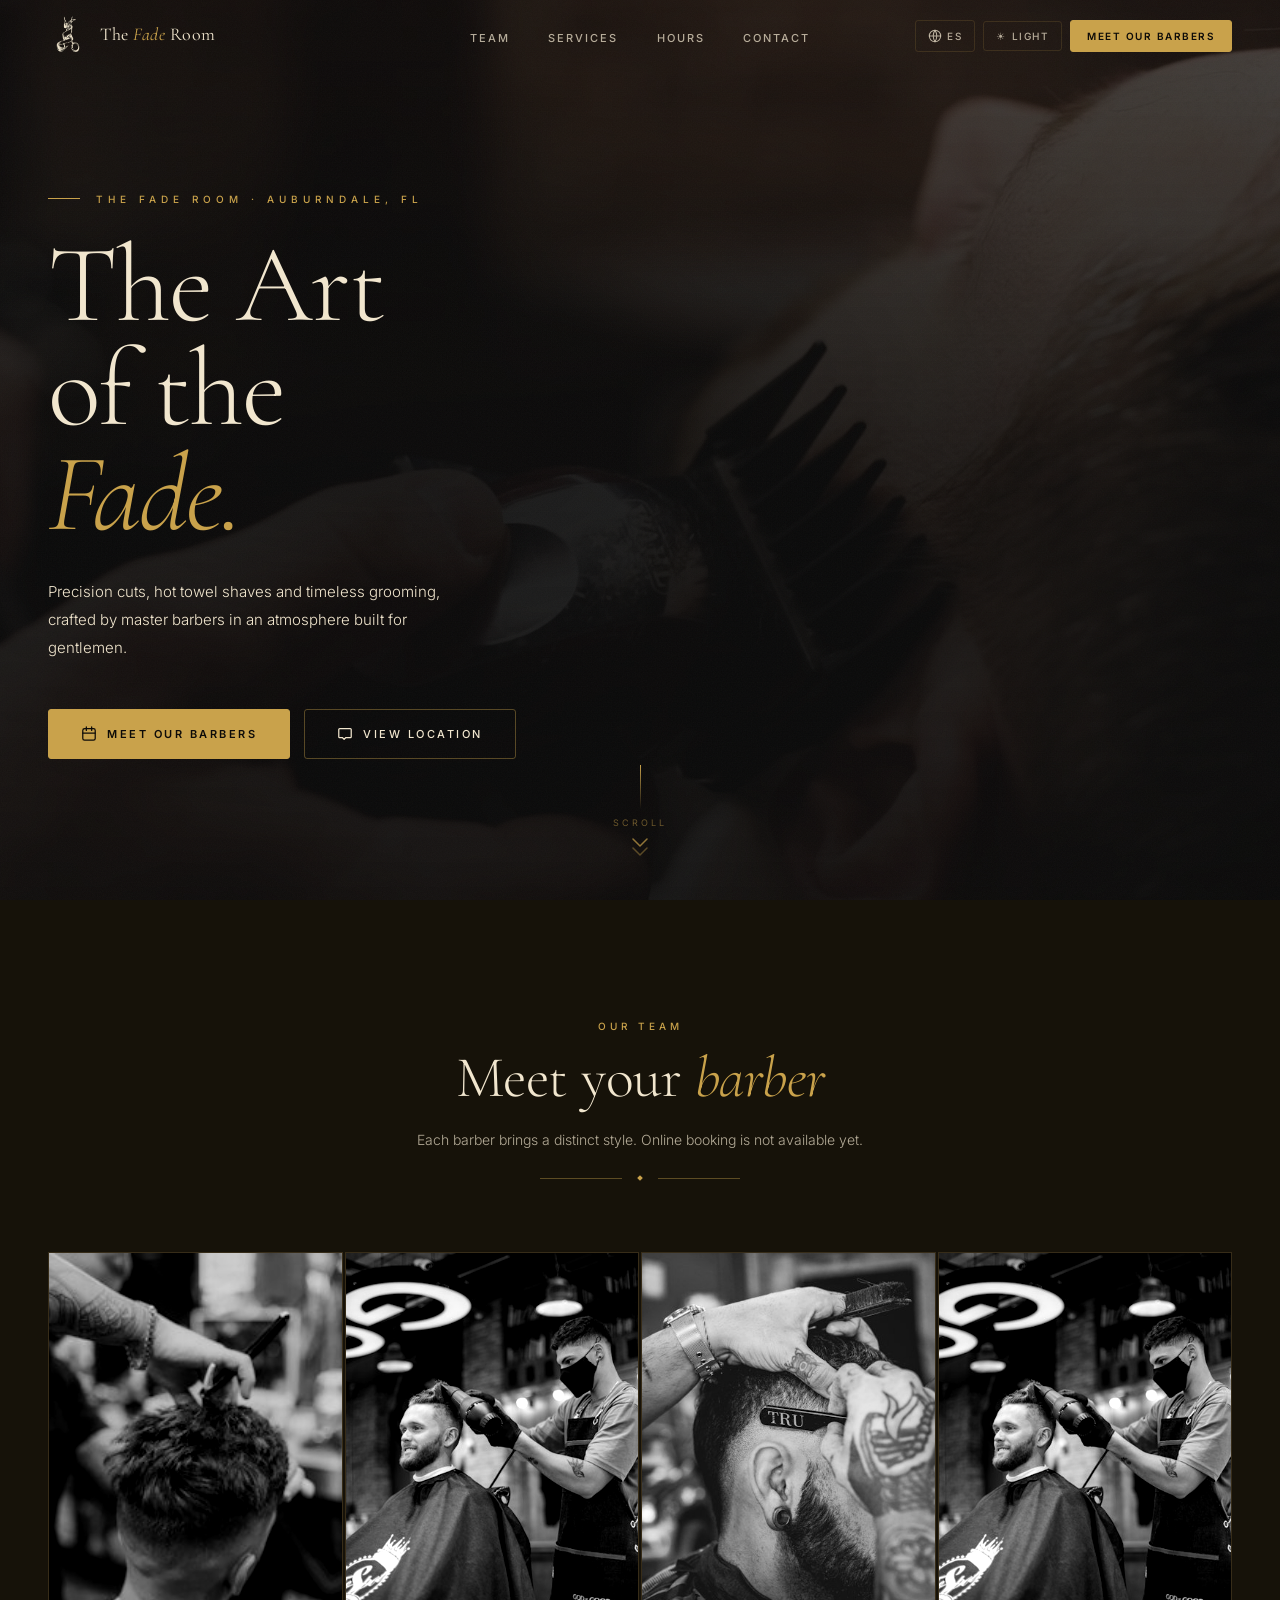
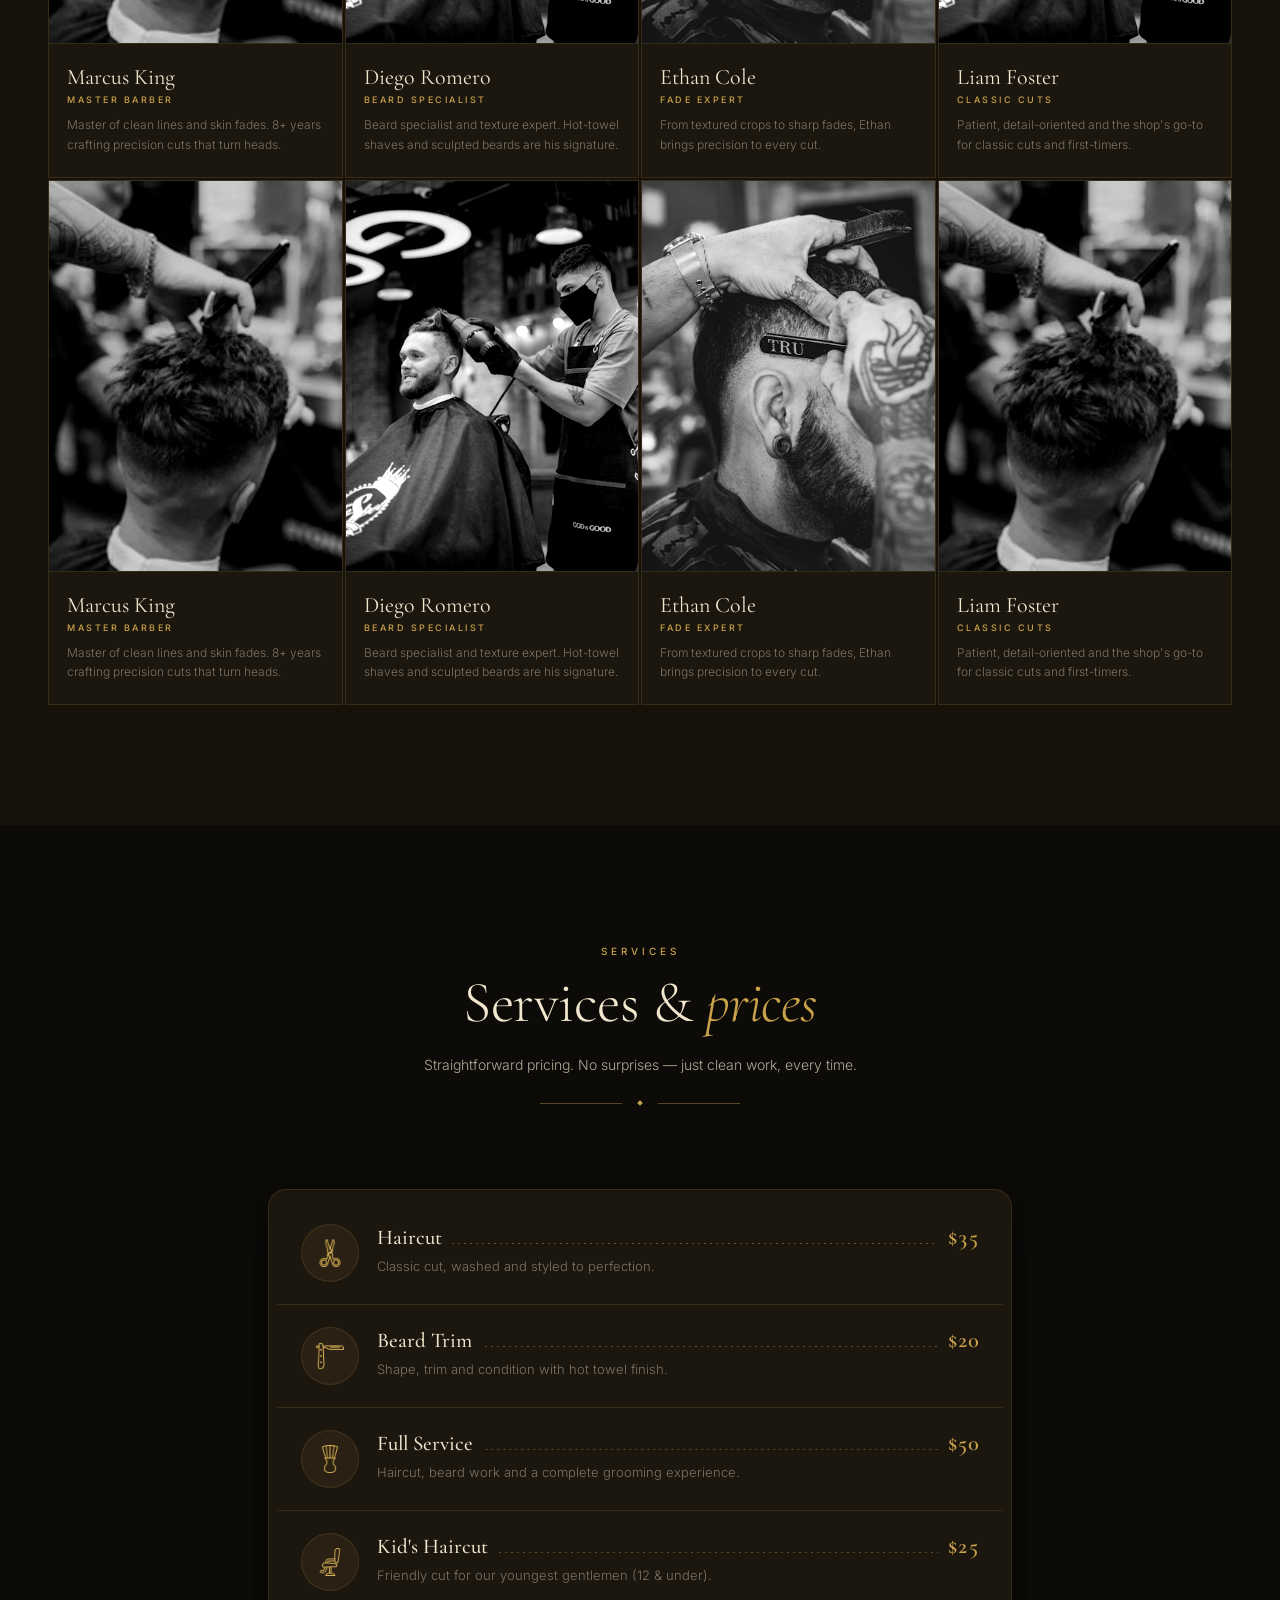
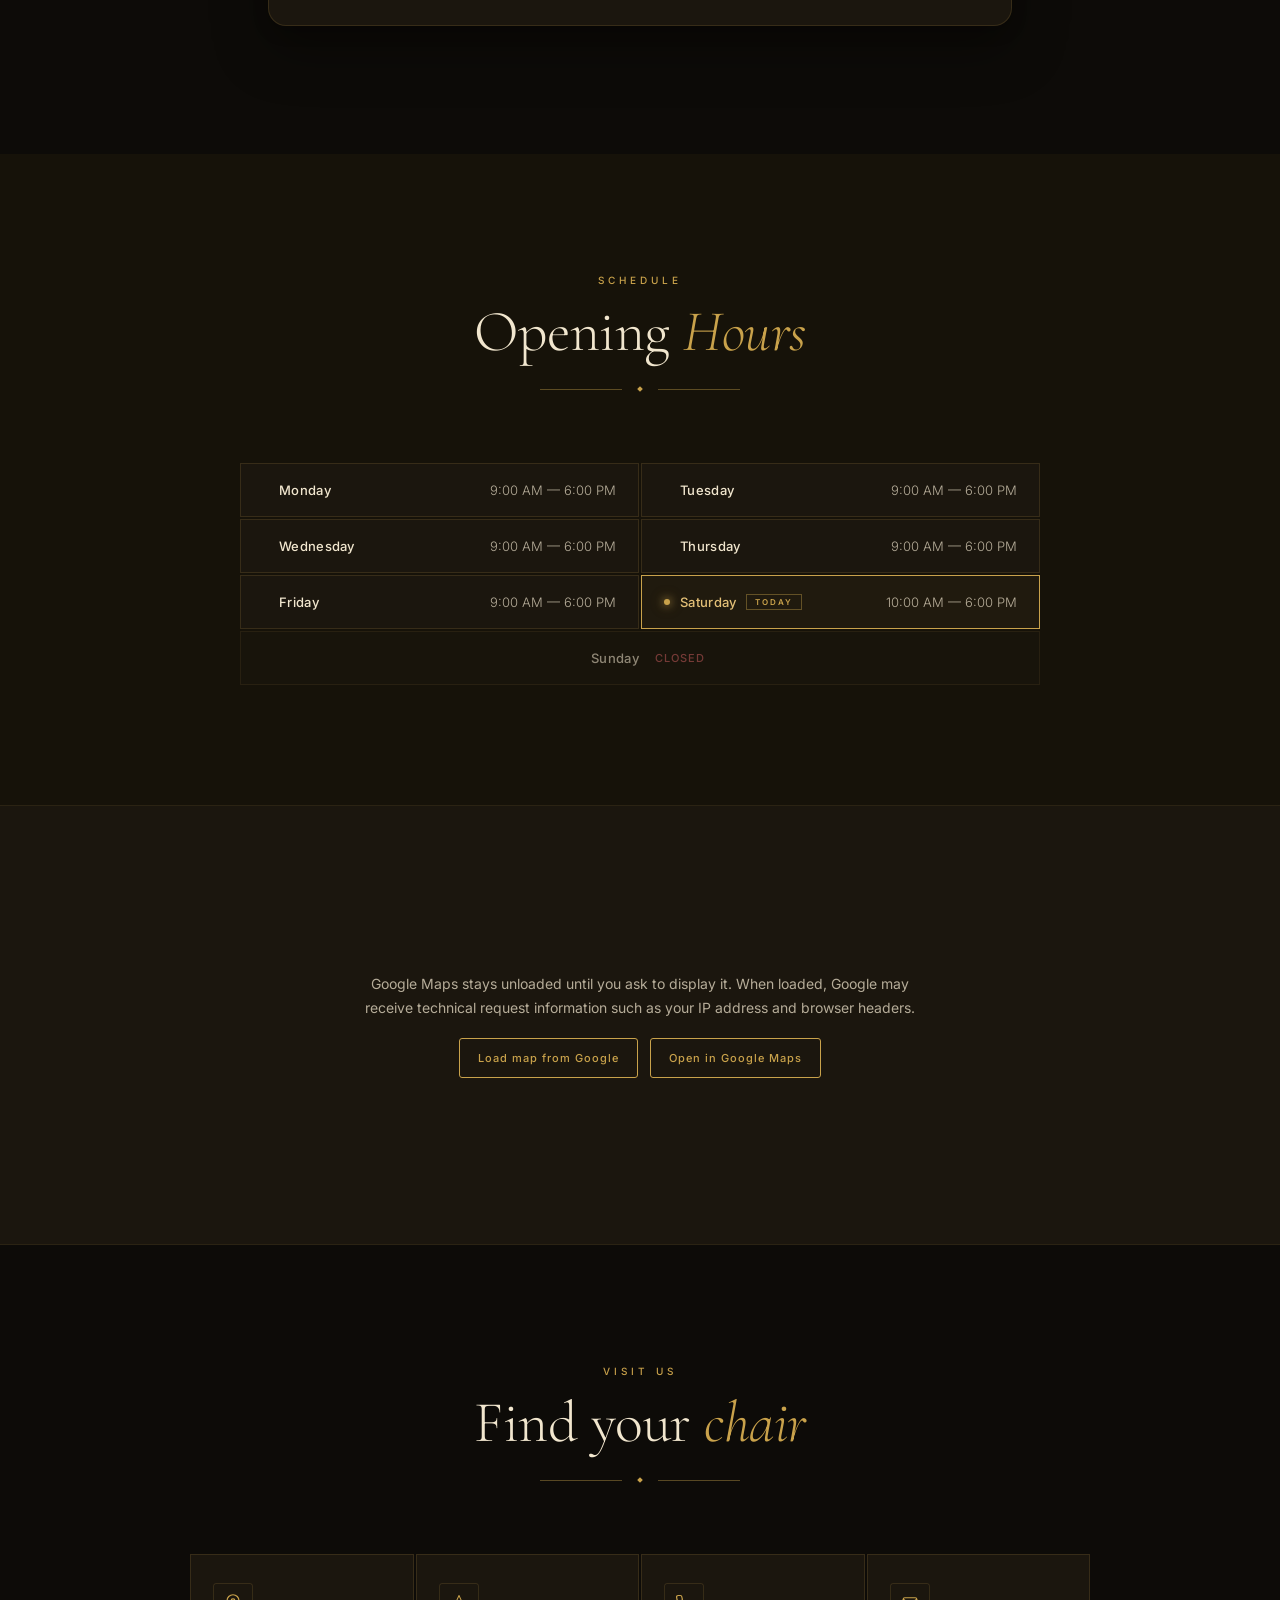
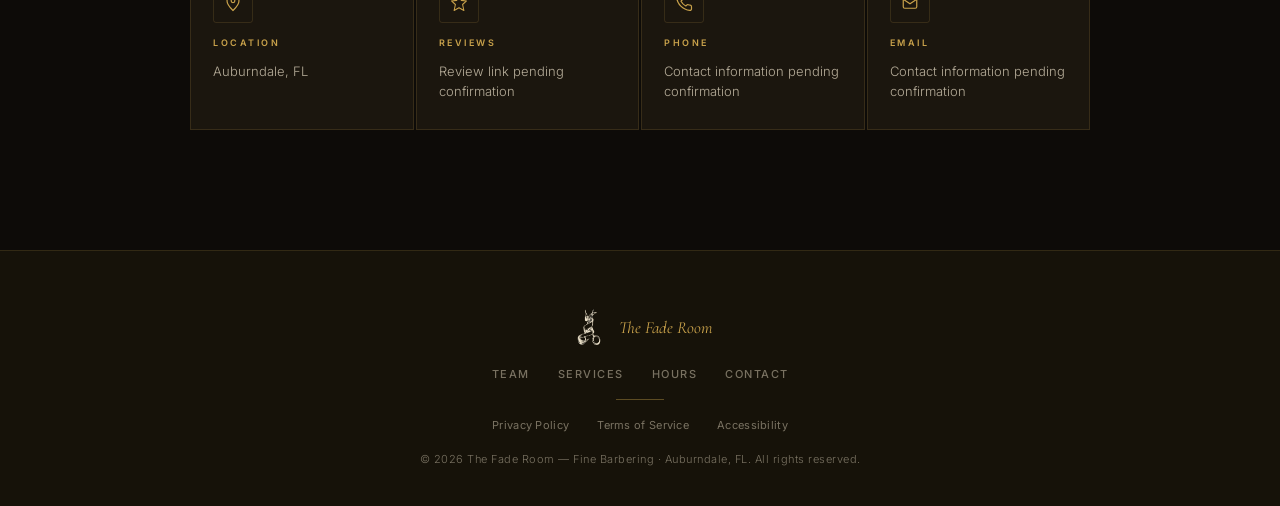
==== commit b1b22411: "Big_Update" ====
--- a/index.html
+++ b/index.html
@@ -5,9 +5,8 @@
 <meta name="viewport" content="width=device-width, initial-scale=1.0">
 <title>The Fade Room — Fine Barbering · Auburndale, FL</title>
 <meta name="description" content="The Fade Room — premium barbershop in Auburndale, FL. Haircuts, beard trims, full service and kid's cuts. Book your barber today.">
-<link rel="preconnect" href="https://fonts.googleapis.com">
-<link rel="preconnect" href="https://fonts.gstatic.com" crossorigin>
-<link href="https://fonts.googleapis.com/css2?family=Cormorant+Garamond:ital,wght@0,300;0,400;0,500;0,600;1,300;1,400;1,500&family=Inter:wght@300;400;500;600&display=swap" rel="stylesheet">
+<script src="/assets/site-preferences.js"></script>
+<link rel="stylesheet" href="/assets/fonts.css">
 
 <style>
 /* ═══════════════════════════════════════════════════════════════
@@ -318,7 +317,7 @@
 .hero-video-fallback {
   position: absolute;
   inset: 0;
-  background: url('https://images.unsplash.com/photo-1503951914875-452162b0f3f1?auto=format&fit=crop&w=1400&q=80') center/cover no-repeat;
+  background: linear-gradient(135deg, #161209, #2A2013);
   display: none;
 } /* <--- Esta es la llave que faltaba para cerrar el fallback */
 
@@ -925,7 +924,23 @@
 [data-theme="light"] .map-wrap iframe {
   filter: grayscale(30%) contrast(1.05);
 }
-
+.map-wrap iframe[hidden], .map-privacy[hidden] { display: none; }
+.map-label[hidden], .map-hide[hidden] { display: none; }
+.map-privacy {
+  position:absolute;inset:0;z-index:1;
+  display:flex;flex-direction:column;align-items:center;justify-content:center;
+  gap:18px;padding:24px;background:var(--charcoal-2);text-align:center;
+}
+.map-privacy p { max-width:560px;color:var(--off-white-dim);font-size:14px;line-height:1.7; }
+.map-privacy-actions { display:flex;justify-content:center;gap:12px;flex-wrap:wrap; }
+.map-action {
+  display:inline-flex;align-items:center;justify-content:center;
+  border:1px solid var(--gold);border-radius:var(--radius);padding:12px 18px;
+  background:transparent;color:var(--gold);font:500 11px var(--font-sans);
+  letter-spacing:1px;cursor:pointer;
+}
+.map-action:hover { background:var(--gold);color:var(--black); }
+.map-hide { position:absolute;top:18px;right:18px;z-index:3; }
 .map-label {
   position: absolute;
   top: 24px;
@@ -1225,9 +1240,9 @@
 <!-- ══════════════════════════════════════════════════════
      NAVBAR
 ══════════════════════════════════════════════════════ -->
-<nav class="navbar" aria-label="Main navigation">
+<nav class="navbar" id="main-navigation" aria-label="Main navigation">
   <div class="nav-left">
-    <a href="#" class="brand">
+    <a href="/" class="brand">
       <!-- REEMPLAZO DEL SVG POR TUS IMÁGENES -->
       <img src="assets/logo-light.png" alt="The Fade Room" class="brand-logo logo-light">
       <img src="assets/logo-dark.png" alt="The Fade Room" class="brand-logo logo-dark">
@@ -1237,10 +1252,10 @@
   </div>
 
   <ul class="nav-links">
-    <li><a class="nav-link" href="#team" id="nav-team">Team</a></li>
-    <li><a class="nav-link" href="#services" id="nav-svc">Services</a></li>
-    <li><a class="nav-link" href="#hours" id="nav-hours">Hours</a></li>
-    <li><a class="nav-link" href="#contact" id="nav-contact">Contact</a></li>
+    <li><a class="nav-link" href="/?section=team" data-scroll-to="team" id="nav-team">Team</a></li>
+    <li><a class="nav-link" href="/?section=services" data-scroll-to="services" id="nav-svc">Services</a></li>
+    <li><a class="nav-link" href="/?section=hours" data-scroll-to="hours" id="nav-hours">Hours</a></li>
+    <li><a class="nav-link" href="/?section=contact" data-scroll-to="contact" id="nav-contact">Contact</a></li>
   </ul>
 
   <div class="nav-actions">
@@ -1267,11 +1282,11 @@
 
 <!-- Full-screen mobile menu -->
 <div class="mobile-menu" id="mobile-menu" aria-hidden="true">
-  <a class="mobile-menu-link" href="#team" onclick="closeMobileMenu()"><em>Our</em> Team</a>
-  <a class="mobile-menu-link" href="#services" onclick="closeMobileMenu()">Services</a>
-  <a class="mobile-menu-link" href="#hours" onclick="closeMobileMenu()">Hours</a>
-  <a class="mobile-menu-link" href="#contact" onclick="closeMobileMenu()">Contact</a>
-  <a class="mobile-menu-link" href="#team" onclick="closeMobileMenu()"><em>Book</em></a>
+  <a class="mobile-menu-link" href="/?section=team" data-scroll-to="team" onclick="closeMobileMenu()" id="mobile-team-link"><em>Our</em> Team</a>
+  <a class="mobile-menu-link" href="/?section=services" data-scroll-to="services" onclick="closeMobileMenu()" id="mobile-services-link">Services</a>
+  <a class="mobile-menu-link" href="/?section=hours" data-scroll-to="hours" onclick="closeMobileMenu()" id="mobile-hours-link">Hours</a>
+  <a class="mobile-menu-link" href="/?section=contact" data-scroll-to="contact" onclick="closeMobileMenu()" id="mobile-contact-link">Contact</a>
+  <a class="mobile-menu-link" href="/?section=team" data-scroll-to="team" onclick="closeMobileMenu()" id="mobile-book-link"><em>Book</em></a>
   <div class="mobile-menu-footer">
     <button class="nav-btn" onclick="toggleLang()" aria-label="Change language">
       <span id="mobile-lang-label">ES</span>
@@ -1290,16 +1305,9 @@
 <section class="hero" id="home">
   <div class="hero-video-wrap">
     <div class="hero-video-fallback"></div>
-    <!--
-      VIDEO PLACEHOLDER — replace src with your video
-      Recommended: compressed MP4, 1920x1080, under 8 MB
-      Free stock: https://www.pexels.com/search/videos/barbershop/
-    -->
-    <video class="hero-video" autoplay muted loop playsinline preload="metadata"
-  poster="https://images.unsplash.com/photo-1503951914875-452162b0f3f1?auto=format&fit=crop&w=1400&q=80"
-  aria-hidden="true">
-    <source src="https://thefaderoom.ayevdigital.com/assets/video/hero-mobile.webm" type="video/webm" media="(max-width: 768px)">
-    <source src="https://thefaderoom.ayevdigital.com/assets/video/hero-desktop.webm" type="video/webm">
+    <video class="hero-video" autoplay muted loop playsinline preload="metadata" aria-hidden="true">
+      <source src="assets/video/hero-mobile.webm" type="video/webm" media="(max-width: 768px)">
+      <source src="assets/video/hero-desktop.webm" type="video/webm">
     </video>
   </div>
 
@@ -1319,7 +1327,7 @@
         </svg>
         <span id="cta-book-text">Book an Appointment</span>
       </button>
-      <button class="btn-secondary" onclick="smoothScrollTo('contact')" id="cta-contact">
+      <button class="btn-secondary" onclick="smoothScrollTo('location')" id="cta-contact">
         <svg viewBox="0 0 18 18" fill="none" width="16" height="16" aria-hidden="true">
           <path d="M15 3H3a1 1 0 0 0-1 1v8a1 1 0 0 0 1 1h3l2 2 2-2h5a1 1 0 0 0 1-1V4a1 1 0 0 0-1-1z" stroke="currentColor" stroke-width="1.4" stroke-linejoin="round"/>
         </svg>
@@ -1389,21 +1397,22 @@
 ══════════════════════════════════════════════════════ -->
 <div class="map-section" id="location">
   <div class="map-wrap">
-    <!--
-      MAP PLACEHOLDER — replace iframe src with your Google Maps embed
-      How to get it:
-        1. Go to maps.google.com and search "The Fade Room Auburndale FL"
-        2. Click "Share" → "Embed a map"
-        3. Copy the full iframe src and paste it below
-    -->
+    <div class="map-privacy" id="map-placeholder">
+      <p id="map-note">Google Maps stays unloaded until you ask to display it. When loaded, Google may receive technical request information such as your IP address and browser headers.</p>
+      <div class="map-privacy-actions">
+        <button class="map-action" type="button" id="map-load" onclick="loadGoogleMap()" aria-controls="location-map" aria-expanded="false">Load map from Google</button>
+        <a class="map-action" id="map-open" href="https://maps.google.com/?q=The+Fade+Room+Auburndale+FL" target="_blank" rel="noopener noreferrer">Open in Google Maps</a>
+      </div>
+    </div>
+    <button class="map-action map-hide" type="button" id="map-hide" onclick="hideGoogleMap()" hidden>Hide map</button>
     <iframe
-      src="https://www.google.com/maps/embed?pb=!1m18!1m12!1m3!1d3519.342!2d-81.7923!3d28.0664!2m3!1f0!2f0!3f0!3m2!1i1024!2i768!4f13.1!3m3!1m2!1s0x0%3A0x0!2zMjjCsDAzJzU5LjAiTiA4McKwNDcnMzIuMyJX!5e0!3m2!1sen!2sus!4v1234567890"
-      allowfullscreen="" loading="lazy" referrerpolicy="no-referrer-when-downgrade"
-      title="The Fade Room location">
+      data-src="https://www.google.com/maps?q=The+Fade+Room+Auburndale+FL&amp;output=embed"
+      allowfullscreen="" loading="lazy" referrerpolicy="no-referrer"
+      title="The Fade Room location" id="location-map" hidden>
     </iframe>
-    <div class="map-label">
+    <div class="map-label" id="map-label" hidden>
       <svg viewBox="0 0 24 24" fill="none" aria-hidden="true"><path d="M12 22s8-7.58 8-13a8 8 0 1 0-16 0c0 5.42 8 13 8 13z" stroke="currentColor" stroke-width="1.6"/><circle cx="12" cy="9" r="2.5" stroke="currentColor" stroke-width="1.6"/></svg>
-      The Fade Room · Auburndale, FL
+      <span id="map-label-text">The Fade Room · Auburndale, FL</span>
     </div>
   </div>
 </div>
@@ -1418,34 +1427,34 @@
     <div class="divider"><div class="divider-line"></div><div class="divider-dot"></div><div class="divider-line"></div></div>
   </div>
   <div class="bento-grid reveal">
-    <a class="bento-card" href="https://maps.google.com/?q=The+Fade+Room+Auburndale+FL" target="_blank" rel="noopener">
+    <a class="bento-card" href="https://maps.google.com/?q=The+Fade+Room+Auburndale+FL" target="_blank" rel="noopener noreferrer">
       <div class="bento-icon">
         <svg viewBox="0 0 24 24" fill="none" aria-hidden="true"><path d="M12 22s8-7.58 8-13a8 8 0 1 0-16 0c0 5.42 8 13 8 13z" stroke="currentColor" stroke-width="1.6"/><circle cx="12" cy="9" r="2.5" stroke="currentColor" stroke-width="1.6"/></svg>
       </div>
       <span class="bento-label" id="lbl-location">Location</span>
       <span class="bento-value" id="val-location">Auburndale, FL</span>
     </a>
-    <a class="bento-card" href="https://search.google.com/local/writereview?placeid=YOUR_GOOGLE_PLACE_ID" target="_blank" rel="noopener">
+    <div class="bento-card">
       <div class="bento-icon">
         <svg viewBox="0 0 24 24" fill="none" aria-hidden="true"><path d="M12 2l3 6.5 7 .8-5.2 4.7L18.5 22 12 18.3 5.5 22 7.2 14l-5.2-4.7 7-.8L12 2z" stroke="currentColor" stroke-width="1.4" stroke-linejoin="round"/></svg>
       </div>
       <span class="bento-label" id="lbl-reviews">Reviews</span>
-      <span class="bento-value" id="val-reviews">Google Reviews</span>
-    </a>
-    <a class="bento-card" href="tel:+15550000000">
+      <span class="bento-value" id="val-reviews">Review link pending confirmation</span>
+    </div>
+    <div class="bento-card">
       <div class="bento-icon">
         <svg viewBox="0 0 24 24" fill="none" aria-hidden="true"><path d="M22 16.9v3a2 2 0 0 1-2.2 2A19.8 19.8 0 0 1 2.1 4.2 2 2 0 0 1 4.1 2h3a2 2 0 0 1 2 1.7c.1.9.3 1.8.6 2.6a2 2 0 0 1-.5 2.1L8 9.6a16 16 0 0 0 6.4 6.4l1.2-1.2a2 2 0 0 1 2.1-.5c.8.3 1.7.5 2.6.6a2 2 0 0 1 1.7 2z" stroke="currentColor" stroke-width="1.6" stroke-linejoin="round"/></svg>
       </div>
       <span class="bento-label" id="lbl-phone">Phone</span>
-      <span class="bento-value" id="val-phone">+1 (555) 000-0000</span>
-    </a>
-    <a class="bento-card" href="mailto:hello@thefaderoom.com">
+      <span class="bento-value" id="val-phone">Contact information pending confirmation</span>
+    </div>
+    <div class="bento-card">
       <div class="bento-icon">
         <svg viewBox="0 0 24 24" fill="none" aria-hidden="true"><rect x="3" y="5" width="18" height="14" rx="2" stroke="currentColor" stroke-width="1.6"/><path d="M3 7l9 6 9-6" stroke="currentColor" stroke-width="1.6" stroke-linecap="round"/></svg>
       </div>
       <span class="bento-label" id="lbl-email">Email</span>
-      <span class="bento-value" id="val-email">hello@thefaderoom.com</span>
-    </a>
+      <span class="bento-value" id="val-email">Contact information pending confirmation</span>
+    </div>
   </div>
 </section>
 
@@ -1464,17 +1473,17 @@
   </div>
 
   <div class="footer-links">
-    <a class="footer-link" href="#team" id="fl-team">Team</a>
-    <a class="footer-link" href="#services" id="fl-svc">Services</a>
-    <a class="footer-link" href="#hours" id="fl-hours">Hours</a>
-    <a class="footer-link" href="#contact" id="fl-contact">Contact</a>
+    <a class="footer-link" href="/?section=team" data-scroll-to="team" id="fl-team">Team</a>
+    <a class="footer-link" href="/?section=services" data-scroll-to="services" id="fl-svc">Services</a>
+    <a class="footer-link" href="/?section=hours" data-scroll-to="hours" id="fl-hours">Hours</a>
+    <a class="footer-link" href="/?section=contact" data-scroll-to="contact" id="fl-contact">Contact</a>
   </div>
 
   <div class="footer-divider"></div>
   <div class="footer-legal">
-    <a class="footer-legal-link" href="privacy.html" id="fl-privacy">Privacy Policy</a>
-    <a class="footer-legal-link" href="terms.html" id="fl-terms">Terms of Service</a>
-    <a class="footer-legal-link" href="terms.html#accessibility" id="fl-access">Accessibility</a>
+    <a class="footer-legal-link" href="/privacy/" id="fl-privacy">Privacy Policy</a>
+    <a class="footer-legal-link" href="/terms/" id="fl-terms">Terms of Service</a>
+    <a class="footer-legal-link" href="/terms/#accessibility" id="fl-access">Accessibility</a>
   </div>
 
   <div class="footer-copy" id="footer-copy">© 2026 The Fade Room — Fine Barbering · Auburndale, FL. All rights reserved.</div>
@@ -1489,57 +1498,46 @@
    CONFIG — Edit only this block
 ═══════════════════════════════════════════════════════════ */
 
-const barberLinks = {
-  barber1: 'https://booking.example.com/barber1',
-  barber2: 'https://booking.example.com/barber2',
-  barber3: 'https://booking.example.com/barber3',
-  barber4: 'https://booking.example.com/barber4',
-  barber5: 'https://booking.example.com/barber5',
-  barber6: 'https://booking.example.com/barber6',
-  barber7: 'https://booking.example.com/barber7',
-  barber8: 'https://booking.example.com/barber8',
-};
-
 const barbers = [
   {
     id:'barber1', name:'Marcus King',
     specKey:'spec-master', descKey:'desc-master',
-    photo:'https://images.unsplash.com/photo-1622286342621-4bd786c2447c?auto=format&fit=crop&w=400&q=80',
+    photo:'assets/barber-photo-1.jpg',
   },
   {
     id:'barber2', name:'Diego Romero',
     specKey:'spec-beard', descKey:'desc-beard',
-    photo:'https://images.unsplash.com/photo-1605497788044-5a32c7078486?auto=format&fit=crop&w=400&q=80',
+    photo:'assets/barber-photo-2.jpg',
   },
   {
     id:'barber3', name:'Ethan Cole',
     specKey:'spec-fade', descKey:'desc-fade',
-    photo:'https://images.unsplash.com/photo-1599351431202-1e0f0137899a?auto=format&fit=crop&w=400&q=80',
+    photo:'assets/barber-photo-3.jpg',
   },
   {
     id:'barber4', name:'Liam Foster',
     specKey:'spec-classic', descKey:'desc-classic',
-    photo:'https://images.unsplash.com/photo-1605497788044-5a32c7078486?auto=format&fit=crop&w=400&q=80',
+    photo:'assets/barber-photo-2.jpg',
   },
   {
     id:'barber5', name:'Marcus King',
     specKey:'spec-master', descKey:'desc-master',
-    photo:'https://images.unsplash.com/photo-1622286342621-4bd786c2447c?auto=format&fit=crop&w=400&q=80',
+    photo:'assets/barber-photo-1.jpg',
   },
   {
     id:'barber6', name:'Diego Romero',
     specKey:'spec-beard', descKey:'desc-beard',
-    photo:'https://images.unsplash.com/photo-1605497788044-5a32c7078486?auto=format&fit=crop&w=400&q=80',
+    photo:'assets/barber-photo-2.jpg',
   },
   {
     id:'barber7', name:'Ethan Cole',
     specKey:'spec-fade', descKey:'desc-fade',
-    photo:'https://images.unsplash.com/photo-1599351431202-1e0f0137899a?auto=format&fit=crop&w=400&q=80',
+    photo:'assets/barber-photo-3.jpg',
   },
   {
     id:'barber8', name:'Liam Foster',
     specKey:'spec-classic', descKey:'desc-classic',
-    photo:'https://images.unsplash.com/photo-1622286342621-4bd786c2447c?auto=format&fit=crop&w=400&q=80',
+    photo:'assets/barber-photo-1.jpg',
   },
 ];
 
@@ -1548,25 +1546,25 @@
     key:'haircut', price:'$35',
     nameKey:'svc-haircut', descKey:'svc-haircut-desc',
     icon: 'assets/icon-haircut.png',
-    iconAlt: 'Haircut icon',
+    iconAltKey: 'icon-haircut',
   },
   {
     key:'beard', price:'$20',
     nameKey:'svc-beard', descKey:'svc-beard-desc',
     icon: 'assets/icon-beard.png',
-    iconAlt: 'Beard trim icon',
+    iconAltKey: 'icon-beard',
   },
   {
     key:'full', price:'$50',
     nameKey:'svc-full', descKey:'svc-full-desc',
     icon: 'assets/icon-full-service.png',
-    iconAlt: 'Full service icon',
+    iconAltKey: 'icon-full',
   },
   {
     key:'kids', price:'$25',
     nameKey:'svc-kids', descKey:'svc-kids-desc',
     icon: 'assets/icon-kids.png',
-    iconAlt: "Kid's haircut icon",
+    iconAltKey: 'icon-kids',
   },
 ];
 
@@ -1585,23 +1583,36 @@
 ═══════════════════════════════════════════════════════════ */
 const T = {
   en: {
-    'lang-label':'ES','theme-label':'Light','theme-label-dark':'Light',
+    'lang-label':'ES','theme-label':'Dark','theme-label-dark':'Light',
+    'document-title':'The Fade Room — Fine Barbering · Auburndale, FL',
+    'meta-description':"The Fade Room — premium barbershop in Auburndale, FL. Haircuts, beard trims, full service and kid's cuts. Booking links are not yet available.",
+    'language-aria':'Change language','theme-aria':'Toggle light or dark theme',
+    'main-navigation':'Main navigation','menu-open':'Open menu','menu-close':'Close menu',
+    'scroll-aria':'Scroll to team section','map-title':'The Fade Room location',
+    'map-note':'Google Maps stays unloaded until you ask to display it. When loaded, Google may receive technical request information such as your IP address and browser headers.',
+    'map-load':'Load map from Google','map-open':'Open in Google Maps','map-hide':'Hide map',
+    'map-label-text':'The Fade Room · Auburndale, FL',
+    'mobile-team-link':'<em>Our</em> Team','mobile-services-link':'Services',
+    'mobile-hours-link':'Hours','mobile-contact-link':'Contact','mobile-book-link':'<em>Barbers</em>',
+    'booking-unavailable':'Online booking is not available yet. Please check back later.',
     'hero-eyebrow':'The Fade Room · Auburndale, FL',
     'hero-title':'The Art<br>of the<br><em>Fade.</em>',
     'hero-sub':'Precision cuts, hot towel shaves and timeless grooming, crafted by master barbers in an atmosphere built for gentlemen.',
-    'cta-book-text':'Book an Appointment',
-    'cta-contact-text':'Contact Us',
-    'nav-book-text':'Book an Appointment','nav-book-text-short':'Book',
+    'cta-book-text':'Meet our barbers',
+    'cta-contact-text':'View Location',
+    'nav-book-text':'Meet our barbers','nav-book-text-short':'Barbers',
     'scroll-label':'Scroll',
     'team-tag':'Our Team','team-title':'Meet your <em>barber</em>',
-    'team-sub':'Each barber brings a distinct style. Choose yours and book directly.',
+    'team-sub':'Each barber brings a distinct style. Online booking is not available yet.',
     'spec-master':'Master Barber','spec-beard':'Beard Specialist',
     'spec-fade':'Fade Expert','spec-classic':'Classic Cuts',
     'desc-master':'Master of clean lines and skin fades. 8+ years crafting precision cuts that turn heads.',
     'desc-beard':'Beard specialist and texture expert. Hot-towel shaves and sculpted beards are his signature.',
     'desc-fade':'From textured crops to sharp fades, Ethan brings precision to every cut.',
     'desc-classic':"Patient, detail-oriented and the shop's go-to for classic cuts and first-timers.",
-    'book-with':'Book with',
+    'book-with':'Booking unavailable',
+    'icon-haircut':'Haircut icon','icon-beard':'Beard trim icon',
+    'icon-full':'Full service icon','icon-kids':"Kid's haircut icon",
     'svc-tag':'Services','svc-title':'Services &amp; <em>prices</em>',
     'svc-sub':'Straightforward pricing. No surprises — just clean work, every time.',
     'svc-haircut':'Haircut','svc-haircut-desc':'Classic cut, washed and styled to perfection.',
@@ -1614,32 +1625,45 @@
     'today-badge':'Today',
     'contact-tag':'Visit Us','contact-title':'Find your <em>chair</em>',
     'lbl-location':'Location','val-location':'Auburndale, FL',
-    'lbl-reviews':'Reviews','val-reviews':'Google Reviews',
-    'lbl-phone':'Phone','val-phone':'+1 (555) 000-0000',
-    'lbl-email':'Email','val-email':'hello@thefaderoom.com',
+    'lbl-reviews':'Reviews','val-reviews':'Review link pending confirmation',
+    'lbl-phone':'Phone','val-phone':'Contact information pending confirmation',
+    'lbl-email':'Email','val-email':'Contact information pending confirmation',
     'fl-team':'Team','fl-svc':'Services','fl-hours':'Hours','fl-contact':'Contact',
     'fl-privacy':'Privacy Policy','fl-terms':'Terms of Service','fl-access':'Accessibility',
     'footer-copy':'© 2026 The Fade Room — Fine Barbering · Auburndale, FL. All rights reserved.',
     'nav-team':'Team','nav-svc':'Services','nav-hours':'Hours','nav-contact':'Contact',
   },
   es: {
-    'lang-label':'EN','theme-label':'Claro','theme-label-dark':'Claro',
+    'lang-label':'EN','theme-label':'Oscuro','theme-label-dark':'Claro',
+    'document-title':'The Fade Room — Barbería fina · Auburndale, FL',
+    'meta-description':'The Fade Room — barbería en Auburndale, Florida. Cortes de cabello, barba y servicio completo. Los enlaces de reserva aún no están disponibles.',
+    'language-aria':'Cambiar idioma','theme-aria':'Cambiar entre tema claro y oscuro',
+    'main-navigation':'Navegación principal','menu-open':'Abrir menú','menu-close':'Cerrar menú',
+    'scroll-aria':'Desplazarse hasta la sección del equipo','map-title':'Ubicación de The Fade Room',
+    'map-note':'Google Maps permanece sin cargar hasta que solicites verlo. Al cargarlo, Google puede recibir información técnica como tu dirección IP y encabezados del navegador.',
+    'map-load':'Cargar mapa de Google','map-open':'Abrir en Google Maps','map-hide':'Ocultar mapa',
+    'map-label-text':'The Fade Room · Auburndale, FL',
+    'mobile-team-link':'<em>Nuestro</em> equipo','mobile-services-link':'Servicios',
+    'mobile-hours-link':'Horario','mobile-contact-link':'Contacto','mobile-book-link':'<em>Barberos</em>',
+    'booking-unavailable':'Las reservas en línea aún no están disponibles. Vuelve a consultar más adelante.',
     'hero-eyebrow':'The Fade Room · Auburndale, FL',
     'hero-title':'El Arte<br>del<br><em>Fade.</em>',
     'hero-sub':'Cortes de precisión, afeitados con toalla caliente y cuidado atemporal — creados por barberos maestros en un ambiente hecho para caballeros.',
-    'cta-book-text':'Reservar una Cita',
-    'cta-contact-text':'Contáctanos',
-    'nav-book-text':'Reservar una Cita','nav-book-text-short':'Reservar',
+    'cta-book-text':'Ver barberos',
+    'cta-contact-text':'Ver ubicación',
+    'nav-book-text':'Ver barberos','nav-book-text-short':'Barberos',
     'scroll-label':'Ver más',
     'team-tag':'Nuestro Equipo','team-title':'Conoce a tu <em>barbero</em>',
-    'team-sub':'Cada barbero tiene su propio estilo. Elige el tuyo y reserva directamente.',
+    'team-sub':'Cada barbero tiene su propio estilo. Las reservas en línea aún no están disponibles.',
     'spec-master':'Barbero Maestro','spec-beard':'Especialista en Barba',
     'spec-fade':'Experto en Fade','spec-classic':'Cortes Clásicos',
     'desc-master':'Maestro de líneas limpias y fades al ras. Más de 8 años creando cortes de precisión.',
     'desc-beard':'Especialista en barba y textura. Los afeitados con toalla caliente son su firma.',
     'desc-fade':'De cortes texturizados a fades nítidos, Ethan lleva la precisión a cada corte.',
     'desc-classic':'Paciente, detallista y el favorito de la barbería para cortes clásicos y primerizos.',
-    'book-with':'Reservar con',
+    'book-with':'Reservas no disponibles',
+    'icon-haircut':'Icono de corte de cabello','icon-beard':'Icono de recorte de barba',
+    'icon-full':'Icono de servicio completo','icon-kids':'Icono de corte infantil',
     'svc-tag':'Servicios','svc-title':'Servicios y <em>precios</em>',
     'svc-sub':'Precios claros. Sin sorpresas — solo trabajo limpio, siempre.',
     'svc-haircut':'Corte de Cabello','svc-haircut-desc':'Corte clásico, lavado y peinado a la perfección.',
@@ -1652,9 +1676,9 @@
     'today-badge':'Hoy',
     'contact-tag':'Visítanos','contact-title':'Encuentra tu <em>silla</em>',
     'lbl-location':'Ubicación','val-location':'Auburndale, FL',
-    'lbl-reviews':'Reseñas','val-reviews':'Reseñas de Google',
-    'lbl-phone':'Teléfono','val-phone':'+1 (555) 000-0000',
-    'lbl-email':'Correo','val-email':'hello@thefaderoom.com',
+    'lbl-reviews':'Reseñas','val-reviews':'Enlace de reseñas pendiente de confirmar',
+    'lbl-phone':'Teléfono','val-phone':'Datos de contacto pendientes de confirmar',
+    'lbl-email':'Correo','val-email':'Datos de contacto pendientes de confirmar',
     'fl-team':'Equipo','fl-svc':'Servicios','fl-hours':'Horario','fl-contact':'Contacto',
     'fl-privacy':'Política de Privacidad','fl-terms':'Términos de Servicio','fl-access':'Accesibilidad',
     'footer-copy':'© 2026 The Fade Room — Barbería Fina · Auburndale, FL. Todos los derechos reservados.',
@@ -1665,8 +1689,8 @@
 /* ═══════════════════════════════════════════════════════════
    STATE
 ═══════════════════════════════════════════════════════════ */
-let isES   = false;
-let isDark = true;
+let isES   = SitePreferences.getLanguage() === 'es';
+let isDark = SitePreferences.getTheme() === 'dark';
 function t(key){ return (isES ? T.es : T.en)[key] ?? key; }
 
 /* ═══════════════════════════════════════════════════════════
@@ -1682,9 +1706,8 @@
           role="img" aria-label="${b.name}">
         </div>
         <div class="barber-overlay">
-          <button class="btn-book"
-            onclick="bookBarber('${b.id}')">
-            <span data-i18n-book>${t('book-with')}</span> ${b.name.split(' ')[0]}
+          <button class="btn-book" onclick="bookingUnavailable()">
+            <span data-i18n-book>${t('book-with')}</span>
           </button>
         </div>
       </div>
@@ -1706,7 +1729,8 @@
         <img
           class="service-icon"
           src="${s.icon}"
-          alt="${s.iconAlt}"
+          alt="${t(s.iconAltKey)}"
+          data-i18n-alt="${s.iconAltKey}"
           width="28" height="28"
           onerror="this.parentElement.style.display='none'">
       </div>
@@ -1747,12 +1771,26 @@
 /* ═══════════════════════════════════════════════════════════
    ACTIONS
 ═══════════════════════════════════════════════════════════ */
-function bookBarber(id){
-  const url = barberLinks[id];
-  if(url && !url.includes('example.com'))
-    window.open(url, '_blank', 'noopener,noreferrer');
-  else
-    alert('Booking link coming soon — contact us directly!');
+function bookingUnavailable(){ alert(t('booking-unavailable')); }
+
+function loadGoogleMap(){
+  const map = document.getElementById('location-map');
+  map.src = map.dataset.src;
+  map.hidden = false;
+  document.getElementById('map-load').setAttribute('aria-expanded', 'true');
+  document.getElementById('map-placeholder').hidden = true;
+  document.getElementById('map-label').hidden = false;
+  document.getElementById('map-hide').hidden = false;
+}
+
+function hideGoogleMap(){
+  const map = document.getElementById('location-map');
+  map.removeAttribute('src');
+  map.hidden = true;
+  document.getElementById('map-load').setAttribute('aria-expanded', 'false');
+  document.getElementById('map-placeholder').hidden = false;
+  document.getElementById('map-label').hidden = true;
+  document.getElementById('map-hide').hidden = true;
 }
 
 let scrollAnimFrame = null;
@@ -1789,18 +1827,23 @@
 }
 
 function initSmoothScroll(){
-  document.querySelectorAll('a[href^="#"]').forEach(anchor => {
+  document.querySelectorAll('a[data-scroll-to]').forEach(anchor => {
     anchor.addEventListener('click', e => {
-      const href = anchor.getAttribute('href');
-      if(!href || href === '#') return;
-      const id = href.slice(1);
+      const id = anchor.dataset.scrollTo;
       if(!document.getElementById(id)) return;
       e.preventDefault();
       if(mobileMenu.classList.contains('open')) closeMobileMenu();
       smoothScrollTo(id);
-      history.pushState(null, '', href);
     });
   });
+
+  const currentUrl = new URL(window.location.href);
+  const section = currentUrl.searchParams.get('section');
+  if(section && document.getElementById(section)){
+    currentUrl.searchParams.delete('section');
+    history.replaceState(null, '', `${currentUrl.pathname}${currentUrl.search}`);
+    smoothScrollTo(section);
+  }
 }
 
 /* ═══════════════════════════════════════════════════════════
@@ -1814,6 +1857,7 @@
   mobileMenu.classList.add('open');
   mobileMenu.setAttribute('aria-hidden', 'false');
   hamburger.setAttribute('aria-expanded', 'true');
+  hamburger.setAttribute('aria-label', t('menu-close'));
   document.body.style.overflow = 'hidden';
 }
 function closeMobileMenu(){
@@ -1821,6 +1865,7 @@
   mobileMenu.classList.remove('open');
   mobileMenu.setAttribute('aria-hidden', 'true');
   hamburger.setAttribute('aria-expanded', 'false');
+  hamburger.setAttribute('aria-label', t('menu-open'));
   document.body.style.overflow = '';
 }
 hamburger.addEventListener('click', () => {
@@ -1840,6 +1885,8 @@
 ═══════════════════════════════════════════════════════════ */
 function applyLang(){
   const lang = isES ? T.es : T.en;
+  document.title = lang['document-title'];
+  document.querySelector('meta[name="description"]').content = lang['meta-description'];
 
   ['hero-title','team-title','svc-title','contact-title','hours-title'].forEach(id => {
     const el = document.getElementById(id);
@@ -1855,6 +1902,8 @@
     'fl-privacy','fl-terms','fl-access',
     'footer-copy','lang-label',
     'nav-team','nav-svc','nav-hours','nav-contact',
+    'mobile-team-link','mobile-services-link','mobile-hours-link','mobile-contact-link','mobile-book-link',
+    'map-note','map-load','map-open','map-hide','map-label-text',
   ];
   ids.forEach(id => {
     const el = document.getElementById(id);
@@ -1869,9 +1918,24 @@
     if(k && lang[k] !== undefined) el.textContent = lang[k];
   });
   document.querySelectorAll('[data-i18n-book]').forEach(el => el.textContent = t('book-with'));
+  document.querySelectorAll('[data-i18n-alt]').forEach(el => {
+    const key = el.getAttribute('data-i18n-alt');
+    if(key && lang[key] !== undefined) el.setAttribute('alt', lang[key]);
+  });
 
   document.getElementById('theme-label').textContent =
     isDark ? t('theme-label-dark') : t('theme-label');
+  document.getElementById('theme-icon').textContent = isDark ? '☀' : '☽';
+  document.querySelectorAll('button[onclick="toggleLang()"]').forEach(el => {
+    el.setAttribute('aria-label', lang['language-aria']);
+  });
+  document.querySelectorAll('button[onclick="toggleTheme()"]').forEach(el => {
+    el.setAttribute('aria-label', lang['theme-aria']);
+  });
+  document.getElementById('main-navigation').setAttribute('aria-label', lang['main-navigation']);
+  hamburger.setAttribute('aria-label', mobileMenu.classList.contains('open') ? lang['menu-close'] : lang['menu-open']);
+  document.querySelector('.hero-scroll').setAttribute('aria-label', lang['scroll-aria']);
+  document.getElementById('location-map').title = lang['map-title'];
 
   const mobileLang = document.getElementById('mobile-lang-label');
   const mobileTheme = document.getElementById('mobile-theme-label');
@@ -1882,17 +1946,27 @@
   document.documentElement.lang = isES ? 'es' : 'en';
 }
 
-function toggleLang(){ isES = !isES; applyLang(); }
+function toggleLang(){
+  isES = SitePreferences.getLanguage() !== 'es';
+  SitePreferences.setLanguage(isES ? 'es' : 'en');
+  applyLang();
+}
 
 function toggleTheme(){
-  isDark = !isDark;
-  document.documentElement.setAttribute('data-theme', isDark ? 'dark' : 'light');
+  isDark = SitePreferences.getTheme() !== 'dark';
+  SitePreferences.setTheme(isDark ? 'dark' : 'light');
   document.getElementById('theme-icon').textContent = isDark ? '☀' : '☽';
   document.getElementById('theme-label').textContent =
     isDark ? t('theme-label-dark') : t('theme-label');
   const mobileTheme = document.getElementById('mobile-theme-label');
   if(mobileTheme) mobileTheme.textContent = isDark ? t('theme-label-dark') : t('theme-label');
 }
+
+window.addEventListener('sitepreferenceschange', event => {
+  isES = event.detail.language === 'es';
+  isDark = event.detail.theme === 'dark';
+  applyLang();
+});
 
 /* ═══════════════════════════════════════════════════════════
    SCROLL REVEAL
--- a/assets/fonts.css
+++ b/assets/fonts.css
@@ -0,0 +1,23 @@
+@font-face {
+  font-family: "Cormorant Garamond";
+  font-style: normal;
+  font-weight: 300 600;
+  font-display: swap;
+  src: url("/assets/fonts/cormorant-garamond-latin.woff2") format("woff2");
+}
+
+@font-face {
+  font-family: "Cormorant Garamond";
+  font-style: italic;
+  font-weight: 300 500;
+  font-display: swap;
+  src: url("/assets/fonts/cormorant-garamond-italic-latin.woff2") format("woff2");
+}
+
+@font-face {
+  font-family: "Inter";
+  font-style: normal;
+  font-weight: 300 600;
+  font-display: swap;
+  src: url("/assets/fonts/inter-latin.woff2") format("woff2");
+}
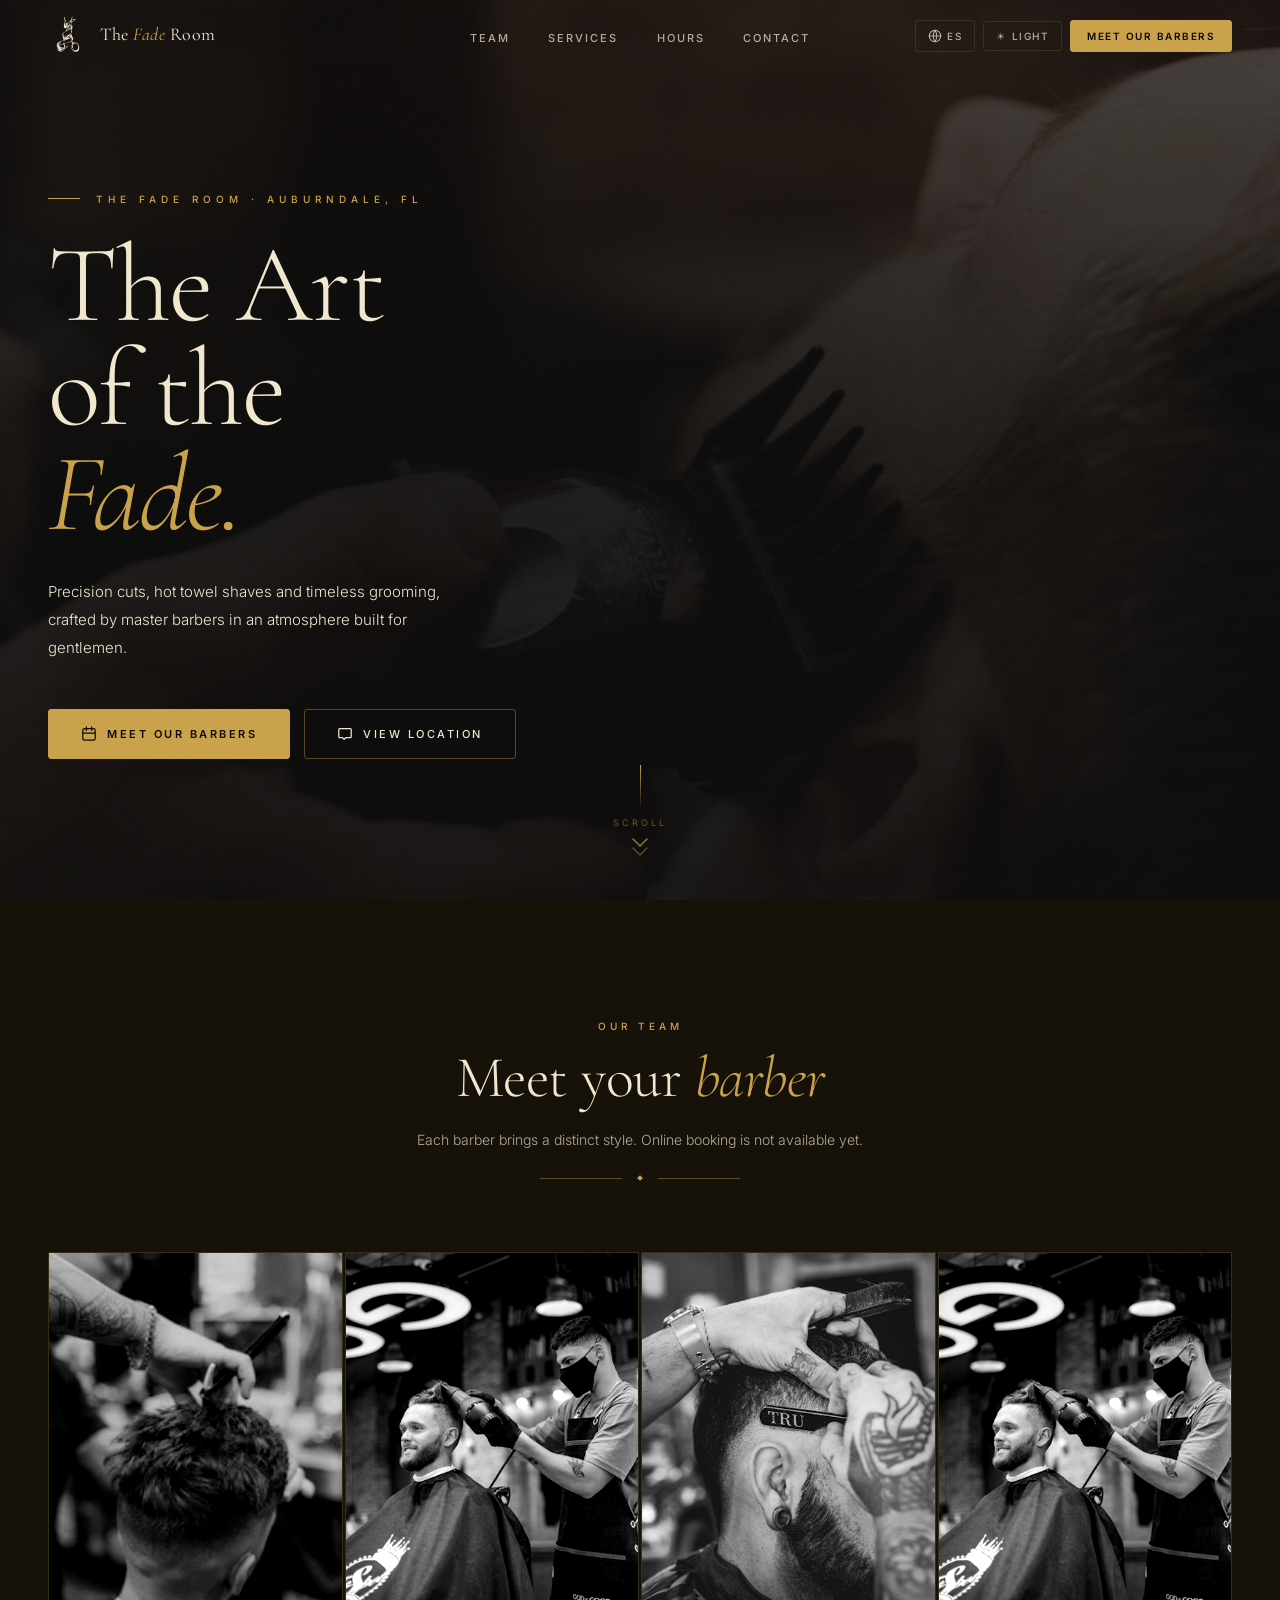
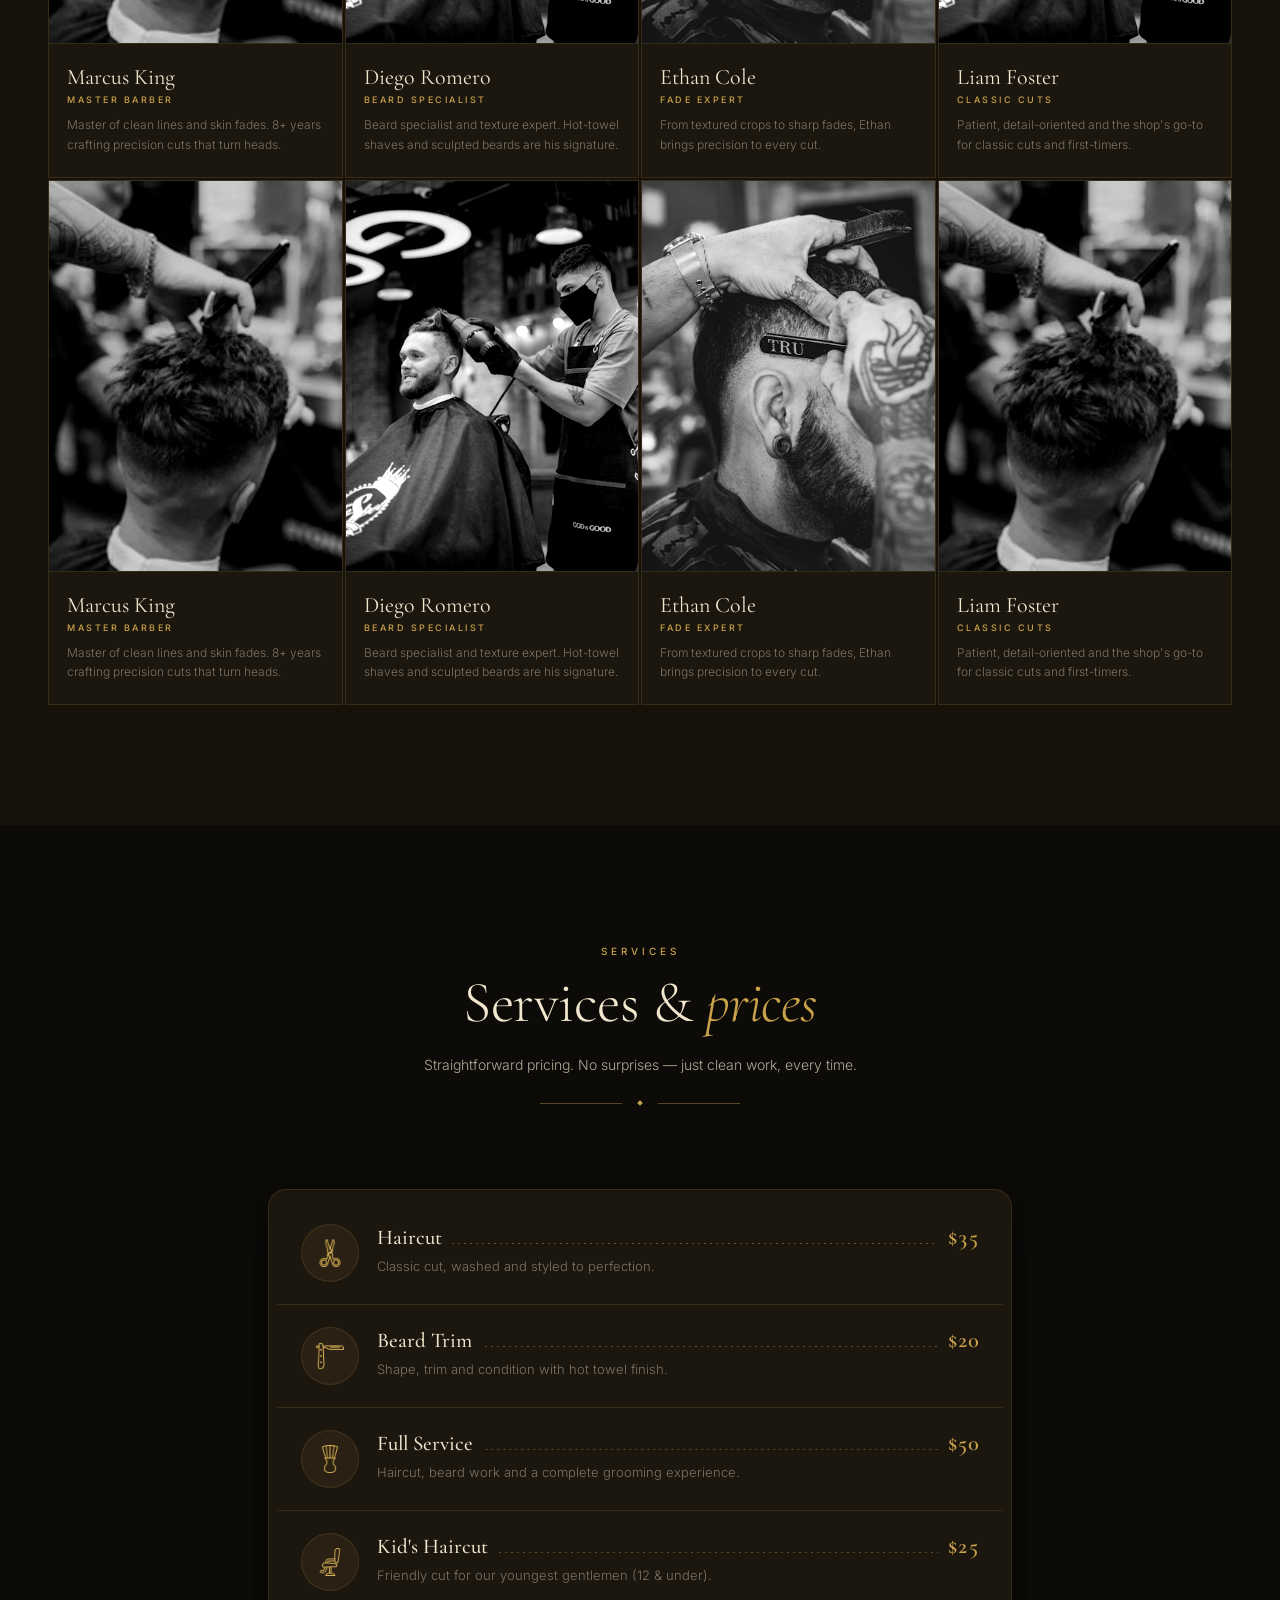
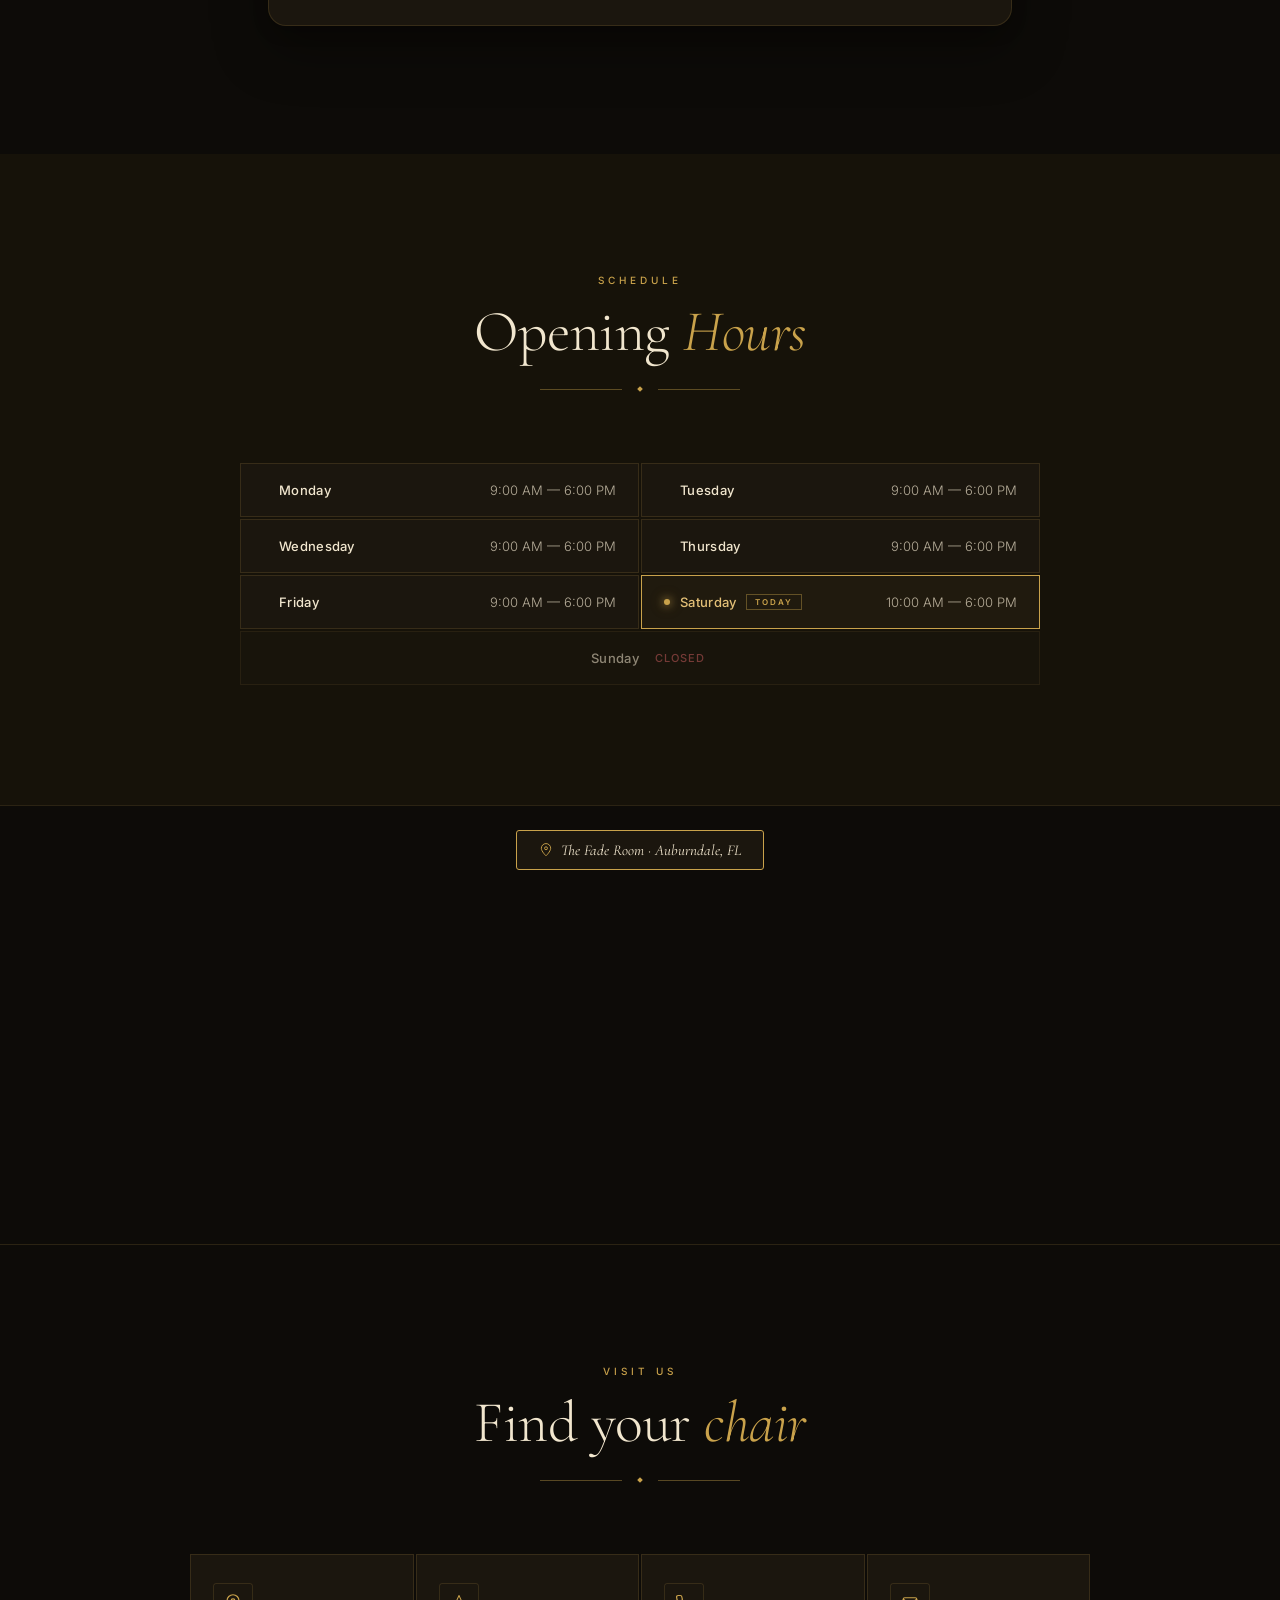
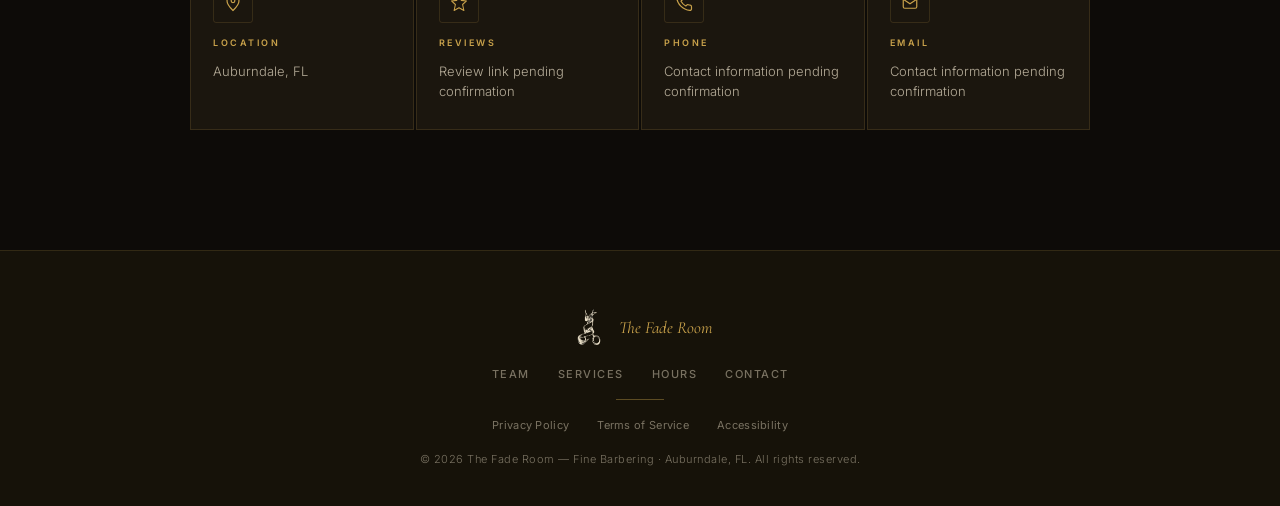
==== commit e2079d85: "Map_Logo_terms_policy" ====
--- a/index.html
+++ b/index.html
@@ -924,23 +924,6 @@
 [data-theme="light"] .map-wrap iframe {
   filter: grayscale(30%) contrast(1.05);
 }
-.map-wrap iframe[hidden], .map-privacy[hidden] { display: none; }
-.map-label[hidden], .map-hide[hidden] { display: none; }
-.map-privacy {
-  position:absolute;inset:0;z-index:1;
-  display:flex;flex-direction:column;align-items:center;justify-content:center;
-  gap:18px;padding:24px;background:var(--charcoal-2);text-align:center;
-}
-.map-privacy p { max-width:560px;color:var(--off-white-dim);font-size:14px;line-height:1.7; }
-.map-privacy-actions { display:flex;justify-content:center;gap:12px;flex-wrap:wrap; }
-.map-action {
-  display:inline-flex;align-items:center;justify-content:center;
-  border:1px solid var(--gold);border-radius:var(--radius);padding:12px 18px;
-  background:transparent;color:var(--gold);font:500 11px var(--font-sans);
-  letter-spacing:1px;cursor:pointer;
-}
-.map-action:hover { background:var(--gold);color:var(--black); }
-.map-hide { position:absolute;top:18px;right:18px;z-index:3; }
 .map-label {
   position: absolute;
   top: 24px;
@@ -1397,20 +1380,12 @@
 ══════════════════════════════════════════════════════ -->
 <div class="map-section" id="location">
   <div class="map-wrap">
-    <div class="map-privacy" id="map-placeholder">
-      <p id="map-note">Google Maps stays unloaded until you ask to display it. When loaded, Google may receive technical request information such as your IP address and browser headers.</p>
-      <div class="map-privacy-actions">
-        <button class="map-action" type="button" id="map-load" onclick="loadGoogleMap()" aria-controls="location-map" aria-expanded="false">Load map from Google</button>
-        <a class="map-action" id="map-open" href="https://maps.google.com/?q=The+Fade+Room+Auburndale+FL" target="_blank" rel="noopener noreferrer">Open in Google Maps</a>
-      </div>
-    </div>
-    <button class="map-action map-hide" type="button" id="map-hide" onclick="hideGoogleMap()" hidden>Hide map</button>
     <iframe
-      data-src="https://www.google.com/maps?q=The+Fade+Room+Auburndale+FL&amp;output=embed"
+      src="https://www.google.com/maps?q=The+Fade+Room+Auburndale+FL&amp;output=embed"
       allowfullscreen="" loading="lazy" referrerpolicy="no-referrer"
-      title="The Fade Room location" id="location-map" hidden>
+      title="The Fade Room location" id="location-map">
     </iframe>
-    <div class="map-label" id="map-label" hidden>
+    <div class="map-label" id="map-label">
       <svg viewBox="0 0 24 24" fill="none" aria-hidden="true"><path d="M12 22s8-7.58 8-13a8 8 0 1 0-16 0c0 5.42 8 13 8 13z" stroke="currentColor" stroke-width="1.6"/><circle cx="12" cy="9" r="2.5" stroke="currentColor" stroke-width="1.6"/></svg>
       <span id="map-label-text">The Fade Room · Auburndale, FL</span>
     </div>
@@ -1589,8 +1564,6 @@
     'language-aria':'Change language','theme-aria':'Toggle light or dark theme',
     'main-navigation':'Main navigation','menu-open':'Open menu','menu-close':'Close menu',
     'scroll-aria':'Scroll to team section','map-title':'The Fade Room location',
-    'map-note':'Google Maps stays unloaded until you ask to display it. When loaded, Google may receive technical request information such as your IP address and browser headers.',
-    'map-load':'Load map from Google','map-open':'Open in Google Maps','map-hide':'Hide map',
     'map-label-text':'The Fade Room · Auburndale, FL',
     'mobile-team-link':'<em>Our</em> Team','mobile-services-link':'Services',
     'mobile-hours-link':'Hours','mobile-contact-link':'Contact','mobile-book-link':'<em>Barbers</em>',
@@ -1640,8 +1613,6 @@
     'language-aria':'Cambiar idioma','theme-aria':'Cambiar entre tema claro y oscuro',
     'main-navigation':'Navegación principal','menu-open':'Abrir menú','menu-close':'Cerrar menú',
     'scroll-aria':'Desplazarse hasta la sección del equipo','map-title':'Ubicación de The Fade Room',
-    'map-note':'Google Maps permanece sin cargar hasta que solicites verlo. Al cargarlo, Google puede recibir información técnica como tu dirección IP y encabezados del navegador.',
-    'map-load':'Cargar mapa de Google','map-open':'Abrir en Google Maps','map-hide':'Ocultar mapa',
     'map-label-text':'The Fade Room · Auburndale, FL',
     'mobile-team-link':'<em>Nuestro</em> equipo','mobile-services-link':'Servicios',
     'mobile-hours-link':'Horario','mobile-contact-link':'Contacto','mobile-book-link':'<em>Barberos</em>',
@@ -1773,26 +1744,6 @@
 ═══════════════════════════════════════════════════════════ */
 function bookingUnavailable(){ alert(t('booking-unavailable')); }
 
-function loadGoogleMap(){
-  const map = document.getElementById('location-map');
-  map.src = map.dataset.src;
-  map.hidden = false;
-  document.getElementById('map-load').setAttribute('aria-expanded', 'true');
-  document.getElementById('map-placeholder').hidden = true;
-  document.getElementById('map-label').hidden = false;
-  document.getElementById('map-hide').hidden = false;
-}
-
-function hideGoogleMap(){
-  const map = document.getElementById('location-map');
-  map.removeAttribute('src');
-  map.hidden = true;
-  document.getElementById('map-load').setAttribute('aria-expanded', 'false');
-  document.getElementById('map-placeholder').hidden = false;
-  document.getElementById('map-label').hidden = true;
-  document.getElementById('map-hide').hidden = true;
-}
-
 let scrollAnimFrame = null;
 
 function easeInOutQuint(t){
@@ -1903,7 +1854,7 @@
     'footer-copy','lang-label',
     'nav-team','nav-svc','nav-hours','nav-contact',
     'mobile-team-link','mobile-services-link','mobile-hours-link','mobile-contact-link','mobile-book-link',
-    'map-note','map-load','map-open','map-hide','map-label-text',
+    'map-label-text',
   ];
   ids.forEach(id => {
     const el = document.getElementById(id);
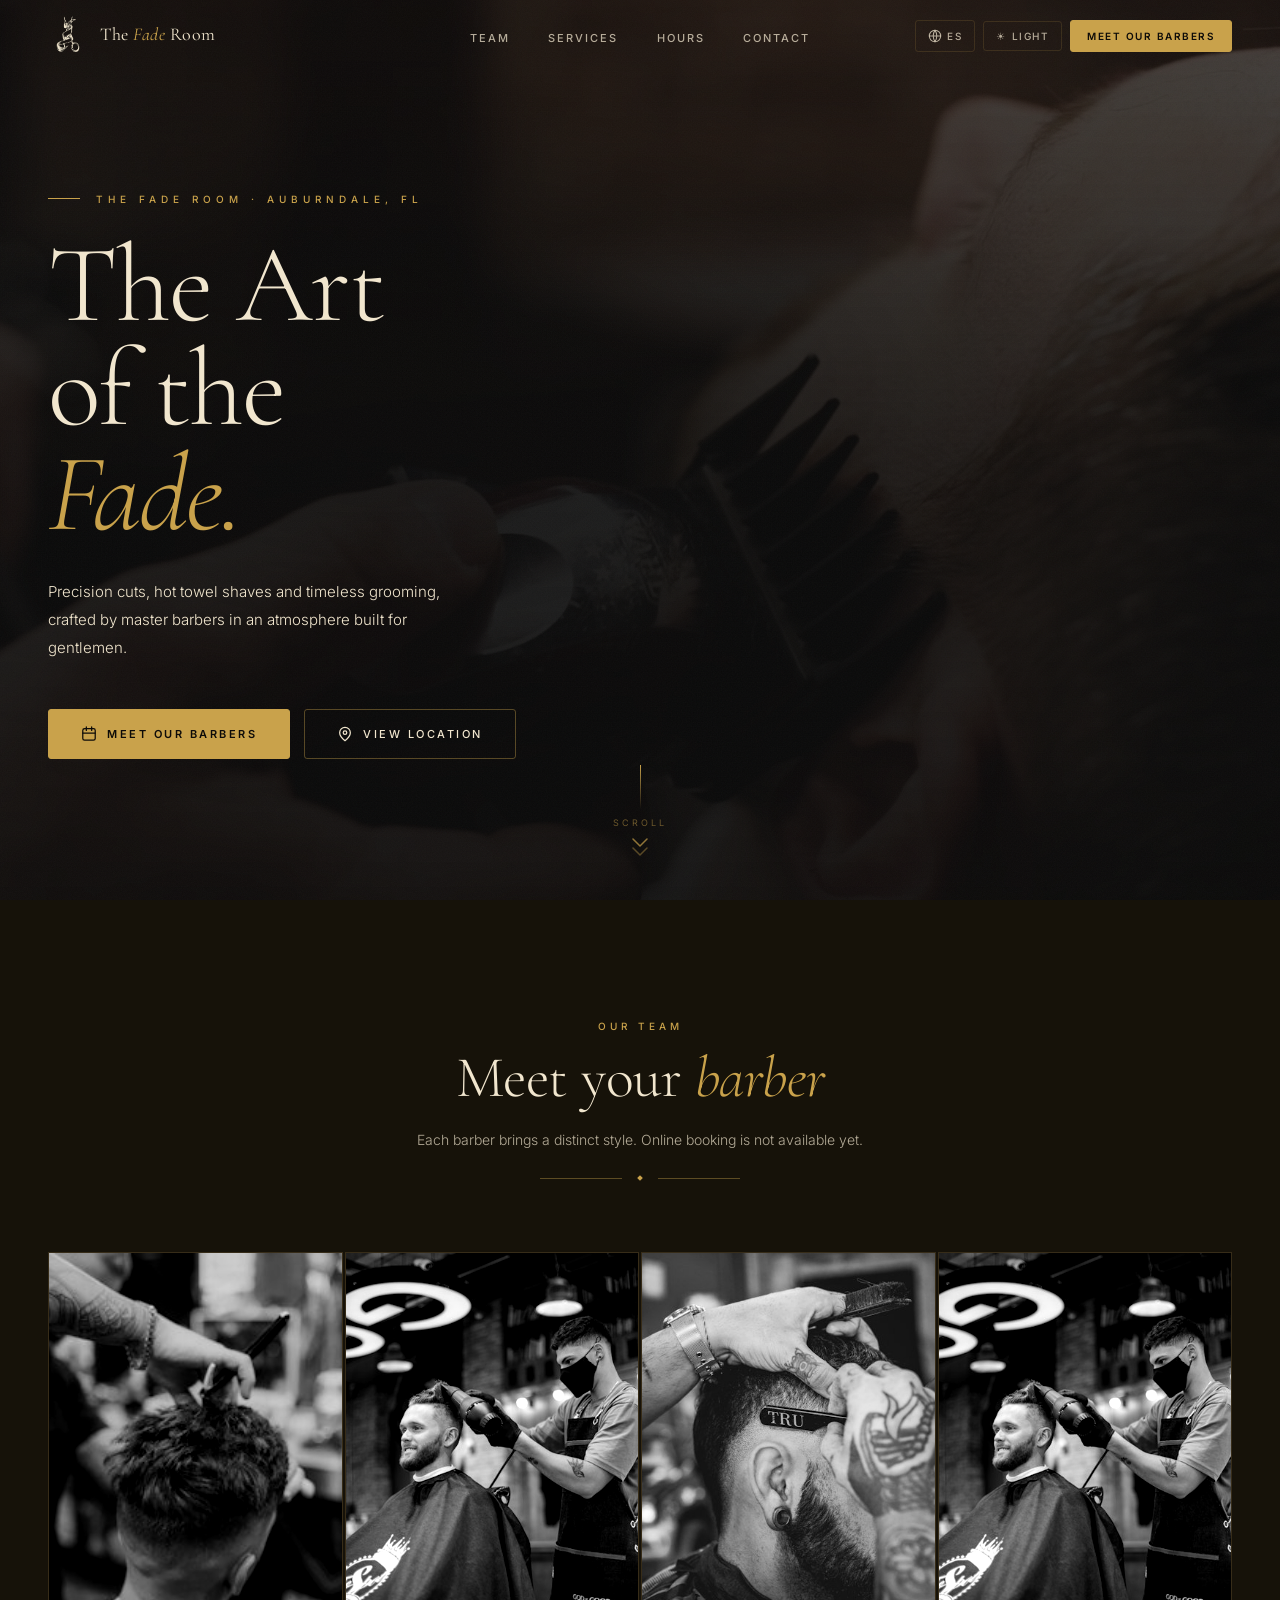
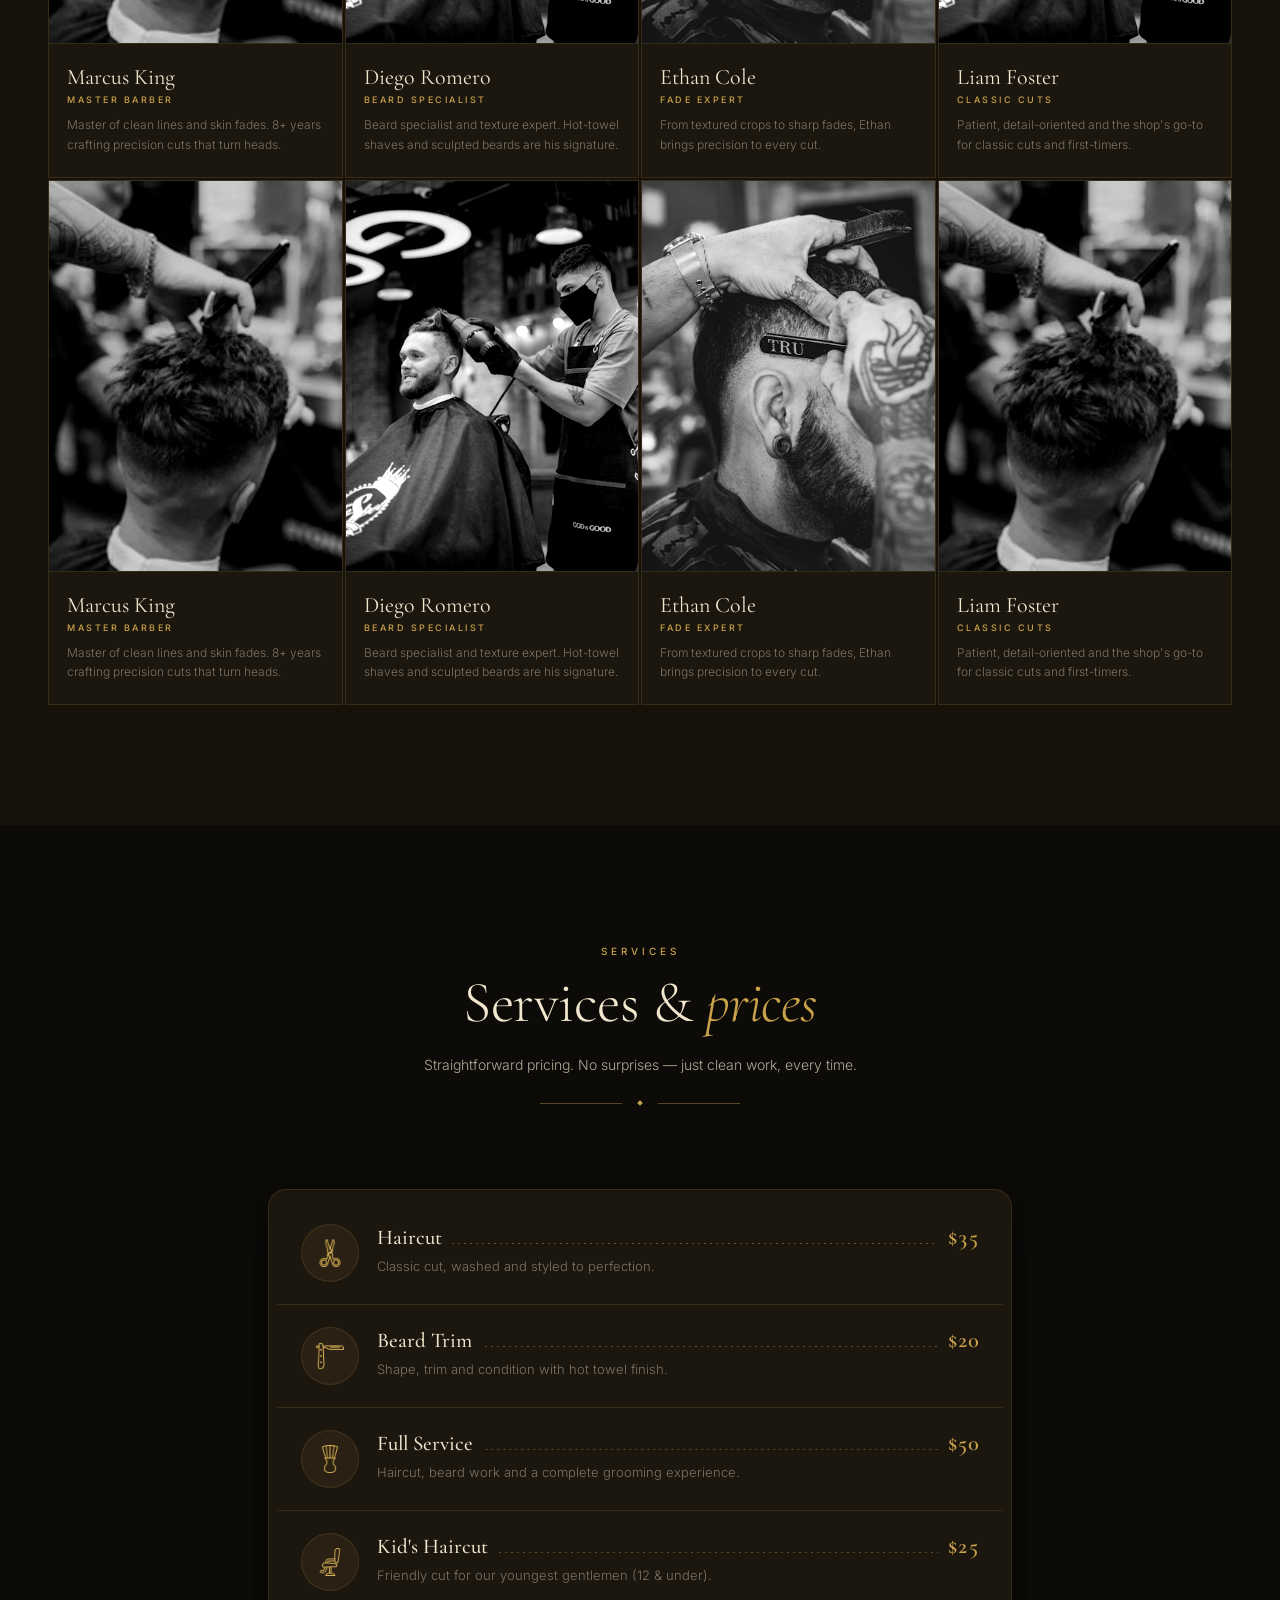
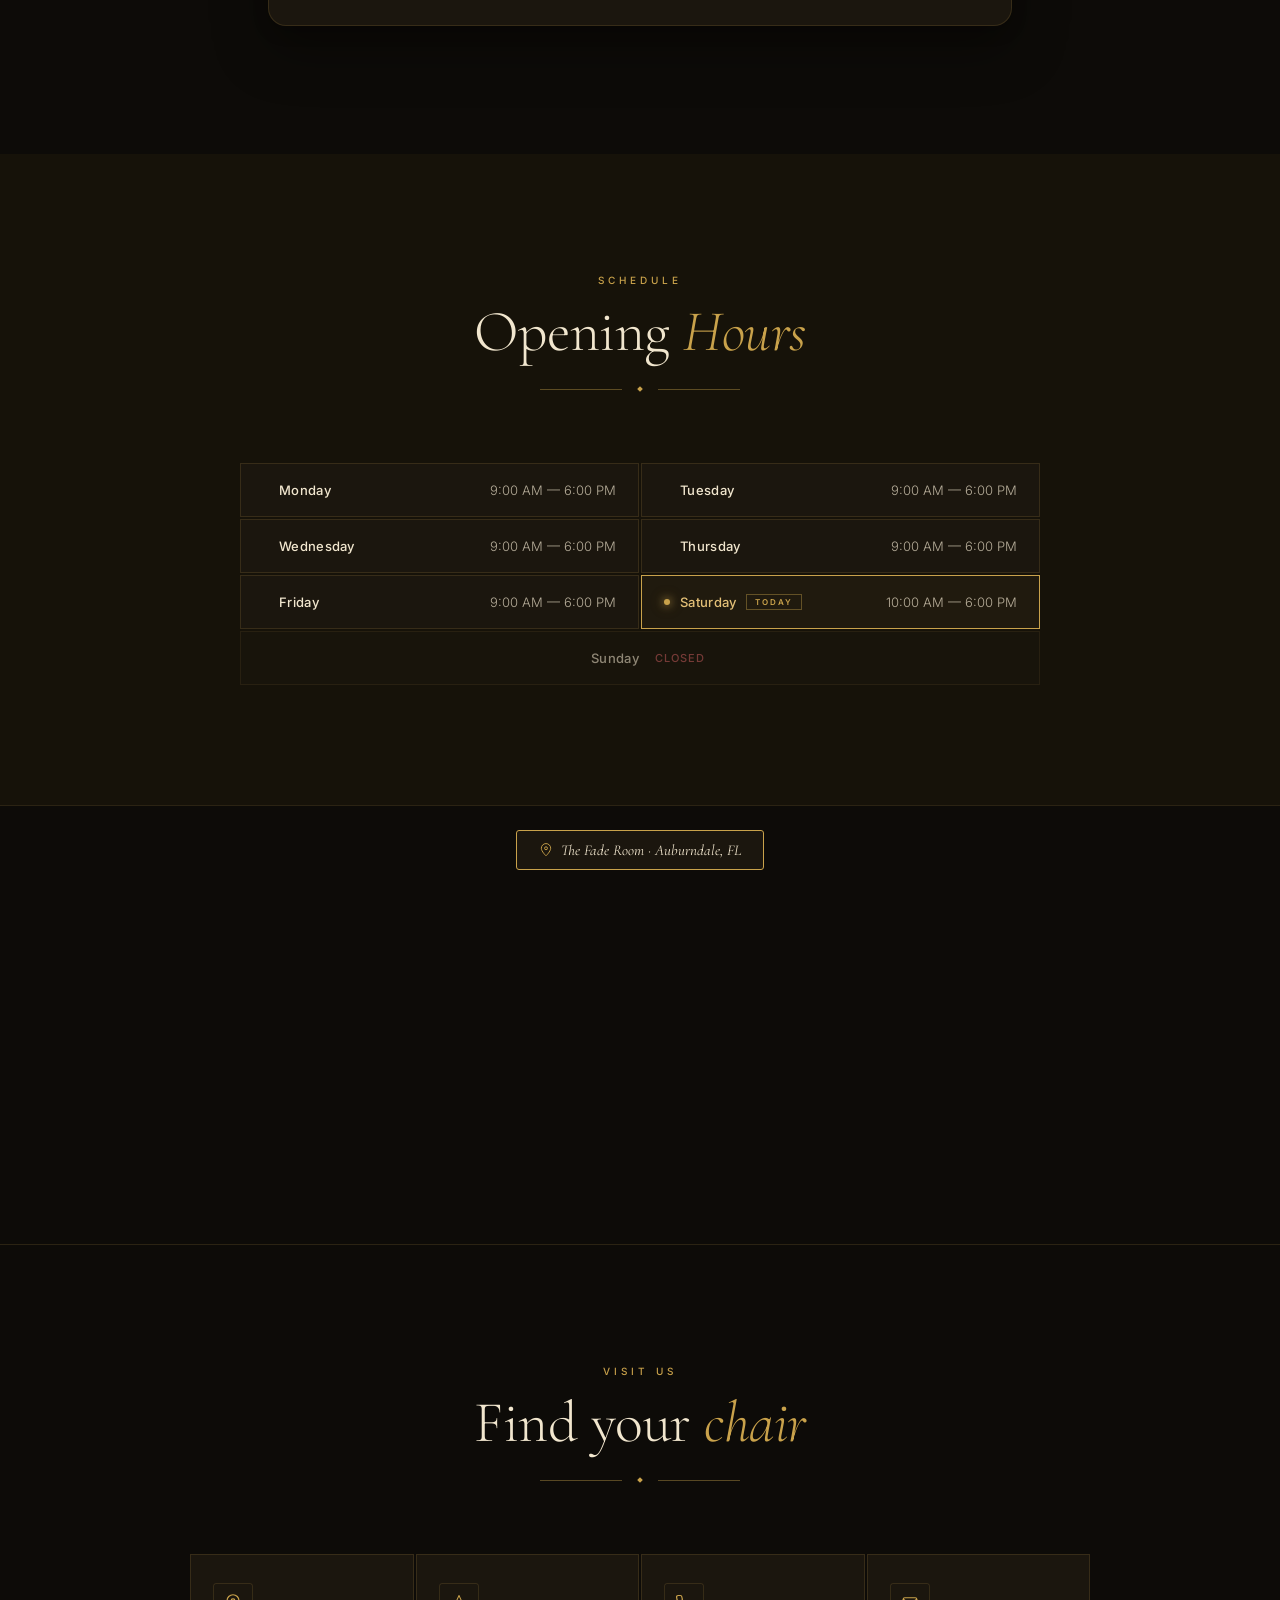
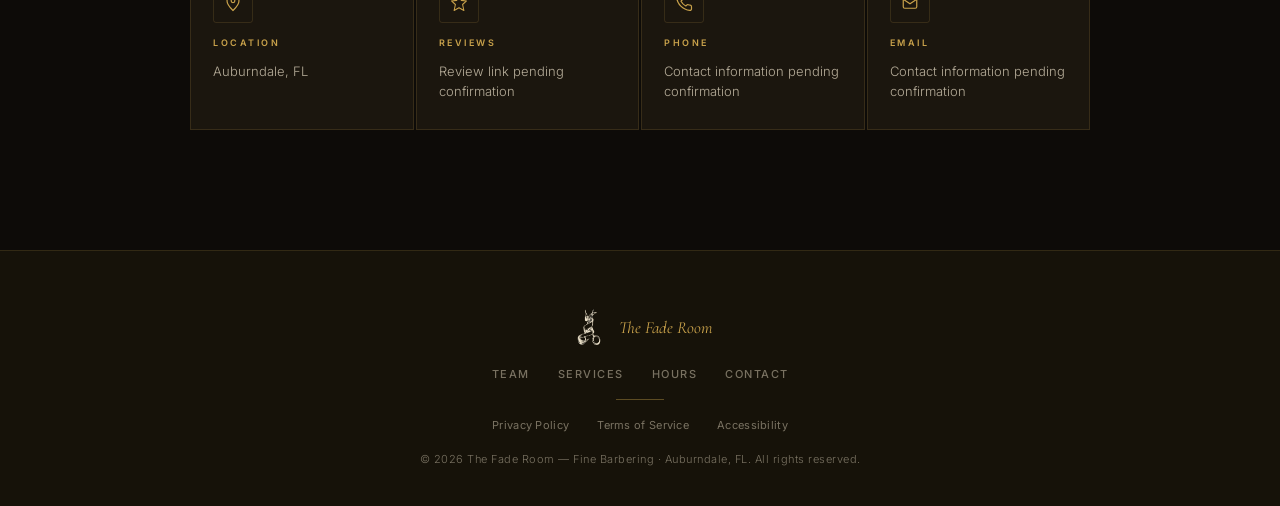
==== commit ccfdb12a: "Botton_Map" ====
--- a/index.html
+++ b/index.html
@@ -1312,7 +1312,8 @@
       </button>
       <button class="btn-secondary" onclick="smoothScrollTo('location')" id="cta-contact">
         <svg viewBox="0 0 18 18" fill="none" width="16" height="16" aria-hidden="true">
-          <path d="M15 3H3a1 1 0 0 0-1 1v8a1 1 0 0 0 1 1h3l2 2 2-2h5a1 1 0 0 0 1-1V4a1 1 0 0 0-1-1z" stroke="currentColor" stroke-width="1.4" stroke-linejoin="round"/>
+          <path d="M15 7.5c0 4.2-6 9-6 9s-6-4.8-6-9a6 6 0 1 1 12 0Z" stroke="currentColor" stroke-width="1.4" stroke-linejoin="round"/>
+          <circle cx="9" cy="7.5" r="2" stroke="currentColor" stroke-width="1.4"/>
         </svg>
         <span id="cta-contact-text">Contact Us</span>
       </button>
